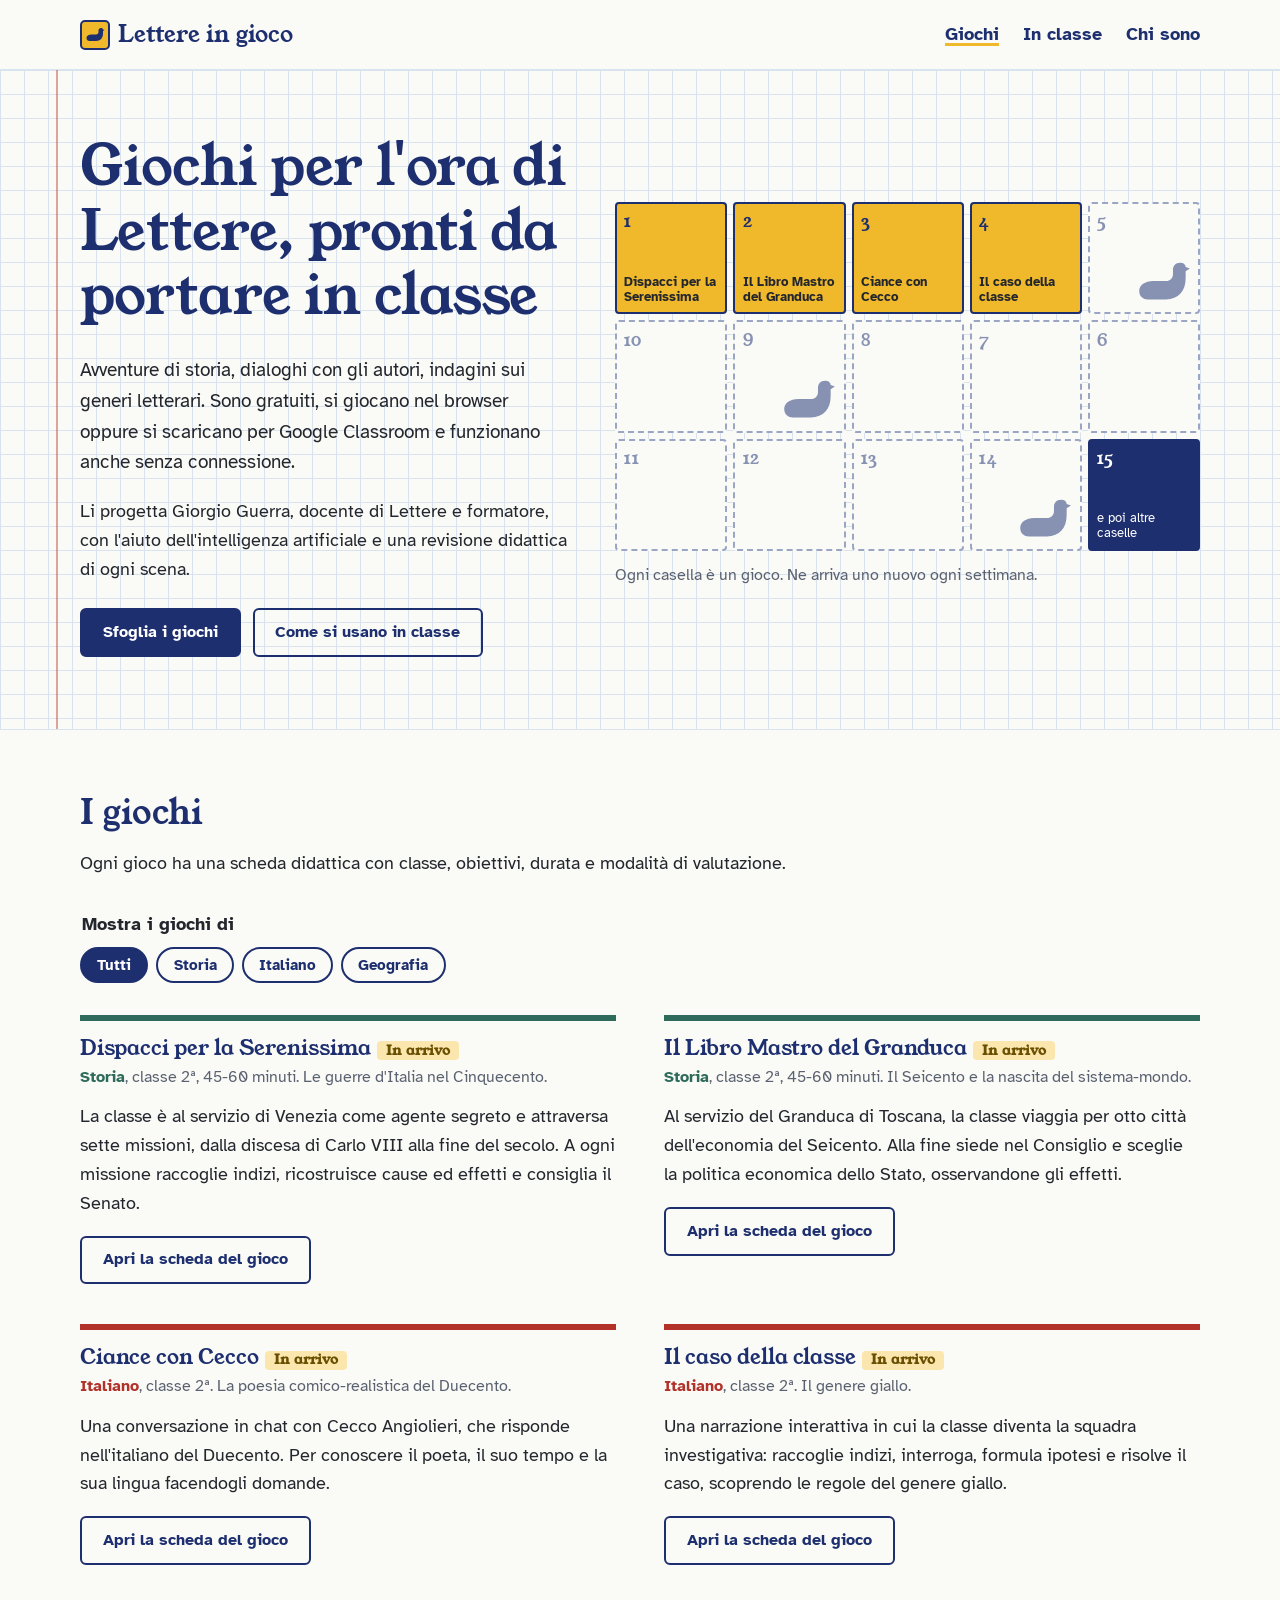
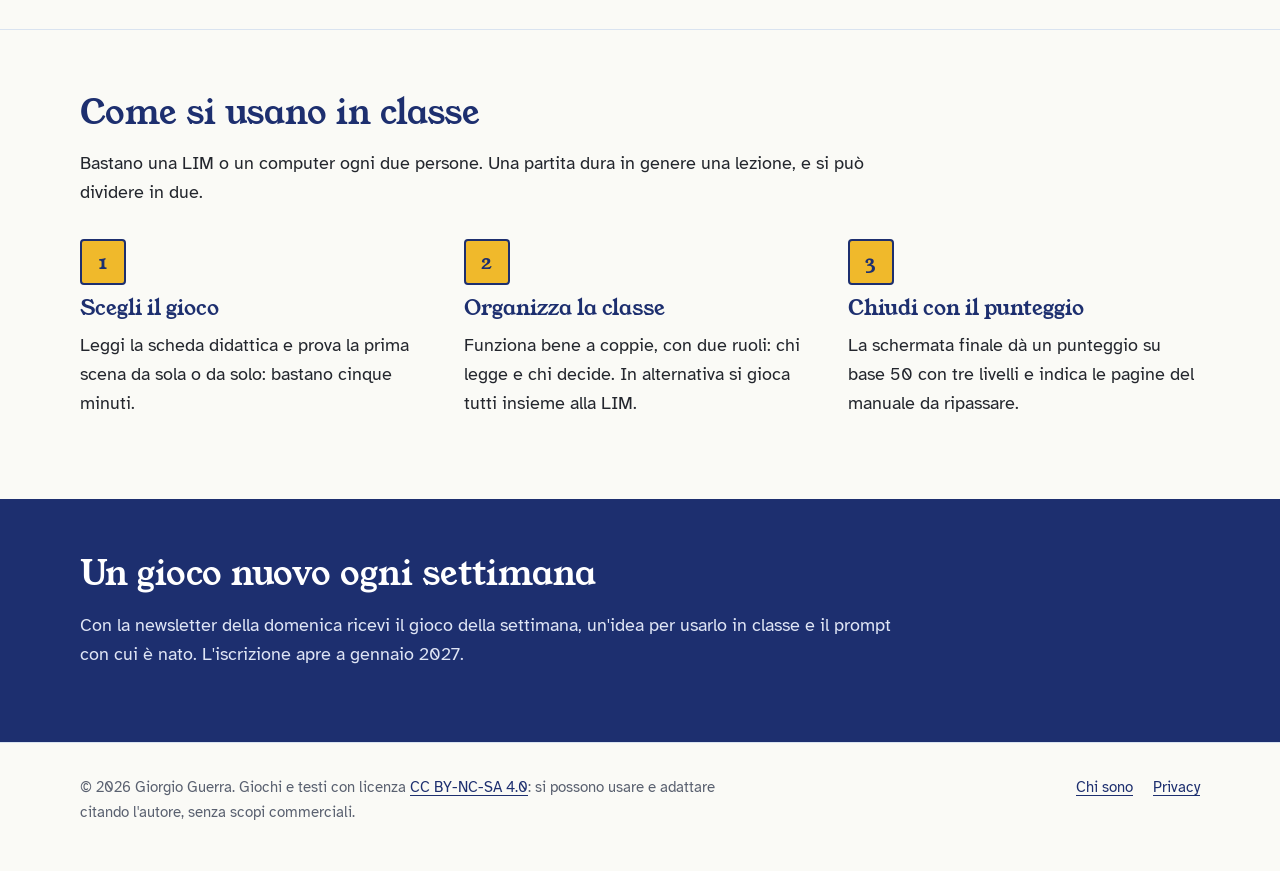
==== index.html @ 4f52bdf9 "Prima versione del sito Lettere in gioco Home con tabellone e catalogo, schede dei quattro giochi, C" ====
<!doctype html>
<html lang="it">
<head>
<meta charset="utf-8">
<meta name="viewport" content="width=device-width, initial-scale=1">
<title>Lettere in gioco</title>
<meta name="description" content="Giochi didattici gratuiti per italiano, storia e geografia nella scuola secondaria di primo grado, pronti da usare in classe o su Google Classroom.">
<meta name="author" content="Giorgio Guerra">
<link rel="icon" href="assets/icona.svg" type="image/svg+xml">
<link rel="preload" href="assets/fonts/young-serif-latin-400-normal.woff2" as="font" type="font/woff2" crossorigin>
<link rel="stylesheet" href="assets/stile.css">
</head>
<body>
<a class="salta" href="#principale">Vai al contenuto</a>
<header class="testata">
  <div class="contenitore">
    <a class="marchio" href="index.html"><svg viewBox="0 0 30 30" aria-hidden="true"><rect x="1" y="1" width="28" height="28" rx="4" fill="#f0b92b" stroke="#1d2f6f" stroke-width="2"/><path fill="#1d2f6f" transform="translate(5 7) scale(0.5)" d="M3 22c0-4 4-7 10-7h9c3 0 5-2 5-5V7c0-3 2-5 5-5 2 0 4 1 4 3l3 1-3 2v5c0 9-5 15-14 15H9c-3 0-6-2-6-6z"/></svg>Lettere in gioco</a>
    <nav aria-label="Menu principale"><ul class="menu">
      <li><a href="index.html#giochi" aria-current="page">Giochi</a></li>
      <li><a href="index.html#in-classe">In classe</a></li>
      <li><a href="chi-sono/index.html">Chi sono</a></li>
    </ul></nav>
  </div>
</header>
<main id="principale">

<section class="apertura">
  <div class="contenitore">
    <div>
      <h1>Giochi per l'ora di Lettere, pronti da portare in classe</h1>
      <p class="sottotitolo">Avventure di storia, dialoghi con gli autori, indagini sui generi letterari. Sono gratuiti, si giocano nel browser oppure si scaricano per Google Classroom e funzionano anche senza connessione.</p>
      <p>Li progetta Giorgio Guerra, docente di Lettere e formatore, con l'aiuto dell'intelligenza artificiale e una revisione didattica di ogni scena.</p>
      <div class="azioni">
        <a class="pulsante" href="#giochi">Sfoglia i giochi</a>
        <a class="pulsante secondario" href="#in-classe">Come si usano in classe</a>
      </div>
    </div>
    <figure class="tabellone"><ol class="caselle" aria-label="I giochi pubblicati"><li class="casella gioco" style="--r:1;--c:1"><span class="numero">1</span><a href="giochi/dispacci-per-la-serenissima/index.html">Dispacci per la Serenissima</a></li><li class="casella gioco" style="--r:1;--c:2"><span class="numero">2</span><a href="giochi/il-libro-mastro-del-granduca/index.html">Il Libro Mastro del Granduca</a></li><li class="casella gioco" style="--r:1;--c:3"><span class="numero">3</span><a href="giochi/ciance-con-cecco/index.html">Ciance con Cecco</a></li><li class="casella gioco" style="--r:1;--c:4"><span class="numero">4</span><a href="giochi/il-caso-della-classe/index.html">Il caso della classe</a></li><li class="casella libera" style="--r:1;--c:5" aria-hidden="true"><span class="numero">5</span><svg class="oca" viewBox="0 0 40 32" aria-hidden="true"><path fill="currentColor" d="M3 22c0-4 4-7 10-7h9c3 0 5-2 5-5V7c0-3 2-5 5-5 2 0 4 1 4 3l3 1-3 2v5c0 9-5 15-14 15H9c-3 0-6-2-6-6z"/></svg></li><li class="casella libera" style="--r:2;--c:5" aria-hidden="true"><span class="numero">6</span></li><li class="casella libera" style="--r:2;--c:4" aria-hidden="true"><span class="numero">7</span></li><li class="casella libera" style="--r:2;--c:3" aria-hidden="true"><span class="numero">8</span></li><li class="casella libera" style="--r:2;--c:2" aria-hidden="true"><span class="numero">9</span><svg class="oca" viewBox="0 0 40 32" aria-hidden="true"><path fill="currentColor" d="M3 22c0-4 4-7 10-7h9c3 0 5-2 5-5V7c0-3 2-5 5-5 2 0 4 1 4 3l3 1-3 2v5c0 9-5 15-14 15H9c-3 0-6-2-6-6z"/></svg></li><li class="casella libera" style="--r:2;--c:1" aria-hidden="true"><span class="numero">10</span></li><li class="casella libera" style="--r:3;--c:1" aria-hidden="true"><span class="numero">11</span></li><li class="casella libera" style="--r:3;--c:2" aria-hidden="true"><span class="numero">12</span></li><li class="casella libera" style="--r:3;--c:3" aria-hidden="true"><span class="numero">13</span></li><li class="casella libera" style="--r:3;--c:4" aria-hidden="true"><span class="numero">14</span><svg class="oca" viewBox="0 0 40 32" aria-hidden="true"><path fill="currentColor" d="M3 22c0-4 4-7 10-7h9c3 0 5-2 5-5V7c0-3 2-5 5-5 2 0 4 1 4 3l3 1-3 2v5c0 9-5 15-14 15H9c-3 0-6-2-6-6z"/></svg></li><li class="casella arrivo" style="--r:3;--c:5"><span class="numero">15</span><span>e poi altre caselle</span></li></ol><figcaption>Ogni casella è un gioco. Ne arriva uno nuovo ogni settimana.</figcaption></figure>
  </div>
</section>

<section class="sezione" id="giochi" aria-labelledby="titolo-giochi">
  <div class="contenitore">
    <div class="intro">
      <h2 id="titolo-giochi">I giochi</h2>
      <p>Ogni gioco ha una scheda didattica con classe, obiettivi, durata e modalità di valutazione.</p>
    </div>
    <fieldset class="filtri">
      <legend>Mostra i giochi di</legend>
      <button type="button" class="filtro" aria-pressed="true" data-filtro="tutti">Tutti</button><button type="button" class="filtro" aria-pressed="false" data-filtro="Storia">Storia</button><button type="button" class="filtro" aria-pressed="false" data-filtro="Italiano">Italiano</button><button type="button" class="filtro" aria-pressed="false" data-filtro="Geografia">Geografia</button>
    </fieldset>
    <ul class="schede">
      <li class="scheda" data-disciplina="Storia">
  <h3><a href="giochi/dispacci-per-la-serenissima/index.html">Dispacci per la Serenissima</a><span class="stato">In arrivo</span></h3>
  <p class="dati"><span class="disciplina">Storia</span>, classe 2ª, 45-60 minuti. Le guerre d&#x27;Italia nel Cinquecento.</p>
  <p>La classe è al servizio di Venezia come agente segreto e attraversa sette missioni, dalla discesa di Carlo VIII alla fine del secolo. A ogni missione raccoglie indizi, ricostruisce cause ed effetti e consiglia il Senato.</p>
  <a class="pulsante secondario" href="giochi/dispacci-per-la-serenissima/index.html">Apri la scheda del gioco</a>
</li><li class="scheda" data-disciplina="Storia">
  <h3><a href="giochi/il-libro-mastro-del-granduca/index.html">Il Libro Mastro del Granduca</a><span class="stato">In arrivo</span></h3>
  <p class="dati"><span class="disciplina">Storia</span>, classe 2ª, 45-60 minuti. Il Seicento e la nascita del sistema-mondo.</p>
  <p>Al servizio del Granduca di Toscana, la classe viaggia per otto città dell&#x27;economia del Seicento. Alla fine siede nel Consiglio e sceglie la politica economica dello Stato, osservandone gli effetti.</p>
  <a class="pulsante secondario" href="giochi/il-libro-mastro-del-granduca/index.html">Apri la scheda del gioco</a>
</li><li class="scheda" data-disciplina="Italiano">
  <h3><a href="giochi/ciance-con-cecco/index.html">Ciance con Cecco</a><span class="stato">In arrivo</span></h3>
  <p class="dati"><span class="disciplina">Italiano</span>, classe 2ª. La poesia comico-realistica del Duecento.</p>
  <p>Una conversazione in chat con Cecco Angiolieri, che risponde nell&#x27;italiano del Duecento. Per conoscere il poeta, il suo tempo e la sua lingua facendogli domande.</p>
  <a class="pulsante secondario" href="giochi/ciance-con-cecco/index.html">Apri la scheda del gioco</a>
</li><li class="scheda" data-disciplina="Italiano">
  <h3><a href="giochi/il-caso-della-classe/index.html">Il caso della classe</a><span class="stato">In arrivo</span></h3>
  <p class="dati"><span class="disciplina">Italiano</span>, classe 2ª. Il genere giallo.</p>
  <p>Una narrazione interattiva in cui la classe diventa la squadra investigativa: raccoglie indizi, interroga, formula ipotesi e risolve il caso, scoprendo le regole del genere giallo.</p>
  <a class="pulsante secondario" href="giochi/il-caso-della-classe/index.html">Apri la scheda del gioco</a>
</li>
    </ul>
    <p class="vuoto" id="nessun-gioco" hidden>Il primo gioco di questa disciplina è in preparazione.</p>
  </div>
</section>

<section class="sezione" id="in-classe" aria-labelledby="titolo-classe">
  <div class="contenitore">
    <div class="intro">
      <h2 id="titolo-classe">Come si usano in classe</h2>
      <p>Bastano una LIM o un computer ogni due persone. Una partita dura in genere una lezione, e si può dividere in due.</p>
    </div>
    <ol class="passi">
      <li><h3>Scegli il gioco</h3><p>Leggi la scheda didattica e prova la prima scena da sola o da solo: bastano cinque minuti.</p></li>
      <li><h3>Organizza la classe</h3><p>Funziona bene a coppie, con due ruoli: chi legge e chi decide. In alternativa si gioca tutti insieme alla LIM.</p></li>
      <li><h3>Chiudi con il punteggio</h3><p>La schermata finale dà un punteggio su base 50 con tre livelli e indica le pagine del manuale da ripassare.</p></li>
    </ol>
  </div>
</section>

<section class="newsletter" aria-labelledby="titolo-newsletter">
  <div class="contenitore">
    <h2 id="titolo-newsletter">Un gioco nuovo ogni settimana</h2>
    <p>Con la newsletter della domenica ricevi il gioco della settimana, un'idea per usarlo in classe e il prompt con cui è nato. L'iscrizione apre a gennaio 2027.</p>
  </div>
</section>

<script>
(function () {
  var bottoni = document.querySelectorAll('.filtro');
  var schede = document.querySelectorAll('.scheda');
  var vuoto = document.getElementById('nessun-gioco');
  bottoni.forEach(function (b) {
    b.addEventListener('click', function () {
      var f = b.getAttribute('data-filtro'), visibili = 0;
      bottoni.forEach(function (x) { x.setAttribute('aria-pressed', String(x === b)); });
      schede.forEach(function (s) {
        var mostra = f === 'tutti' || s.getAttribute('data-disciplina') === f;
        s.hidden = !mostra; if (mostra) visibili++;
      });
      vuoto.hidden = visibili > 0;
    });
  });
})();
</script>

</main>
<footer class="piede">
  <div class="contenitore">
    <p>© 2026 Giorgio Guerra. Giochi e testi con licenza <a href="https://creativecommons.org/licenses/by-nc-sa/4.0/deed.it" target="_blank" rel="noopener">CC BY-NC-SA 4.0</a>: si possono usare e adattare citando l'autore, senza scopi commerciali.</p>
    <ul>
      <li><a href="chi-sono/index.html">Chi sono</a></li>
      <li><a href="privacy/index.html">Privacy</a></li>
    </ul>
  </div>
</footer>
</body>
</html>
---- assets/stile.css ----
/* Lettere in gioco — foglio di stile
   Carta da quaderno, inchiostro blu, matita gialla: il tabellone del gioco dell'oca è l'unico elemento vistoso. */

@font-face { font-family: "Young Serif"; src: url("fonts/young-serif-latin-400-normal.woff2") format("woff2"); font-weight: 400; font-style: normal; font-display: swap; }
@font-face { font-family: "Atkinson Hyperlegible"; src: url("fonts/atkinson-hyperlegible-latin-400-normal.woff2") format("woff2"); font-weight: 400; font-style: normal; font-display: swap; }
@font-face { font-family: "Atkinson Hyperlegible"; src: url("fonts/atkinson-hyperlegible-latin-400-italic.woff2") format("woff2"); font-weight: 400; font-style: italic; font-display: swap; }
@font-face { font-family: "Atkinson Hyperlegible"; src: url("fonts/atkinson-hyperlegible-latin-700-normal.woff2") format("woff2"); font-weight: 700; font-style: normal; font-display: swap; }
@font-face { font-family: "Atkinson Hyperlegible"; src: url("fonts/atkinson-hyperlegible-latin-700-italic.woff2") format("woff2"); font-weight: 700; font-style: italic; font-display: swap; }

:root {
  --carta: #fafaf6;
  --quadretti: #d9e3f0;
  --inchiostro: #1d2f6f;
  --testo: #23262d;
  --grigio: #5a6170;
  --matita: #f0b92b;
  --matita-chiara: #fbe7ae;
  --correzione: #c2372e;
  --storia: #2e6b5a;
  --italiano: #b2322a;
  --geografia: #2b62a8;
  --misura: 68ch;
  --serif: "Young Serif", Georgia, serif;
  --sans: "Atkinson Hyperlegible", system-ui, sans-serif;
}

* { box-sizing: border-box; }
html { -webkit-text-size-adjust: 100%; }
body {
  margin: 0;
  background: var(--carta);
  color: var(--testo);
  font-family: var(--sans);
  font-size: 1.125rem;
  line-height: 1.6;
}
img, svg { max-width: 100%; }
a { color: var(--inchiostro); text-underline-offset: 0.18em; }
a:hover { text-decoration-thickness: 2px; }
:focus-visible { outline: 3px solid var(--correzione); outline-offset: 3px; border-radius: 2px; }

h1, h2, h3 { font-family: var(--serif); font-weight: 400; color: var(--inchiostro); line-height: 1.15; margin: 0 0 0.5em; }
h1 { font-size: clamp(2.2rem, 5vw, 3.5rem); letter-spacing: -0.01em; }
h2 { font-size: clamp(1.6rem, 3vw, 2.1rem); }
h3 { font-size: 1.3rem; }
p { margin: 0 0 1em; max-width: var(--misura); }

.contenitore { width: min(1120px, 100% - 2rem); margin-inline: auto; }
.salta { position: absolute; left: -9999px; }
.salta:focus { left: 1rem; top: 1rem; background: var(--carta); padding: 0.5rem 1rem; z-index: 10; }

/* Testata */
.testata { border-bottom: 1px solid var(--quadretti); }
.testata .contenitore { display: flex; align-items: center; justify-content: space-between; gap: 1rem; padding-block: 1rem; flex-wrap: wrap; }
.marchio { font-family: var(--serif); font-size: 1.45rem; color: var(--inchiostro); text-decoration: none; display: inline-flex; align-items: center; gap: 0.5rem; }
.marchio svg { width: 30px; height: 30px; flex: none; }
.menu { display: flex; gap: 1.5rem; list-style: none; margin: 0; padding: 0; }
.menu a { text-decoration: none; font-weight: 700; }
.menu a[aria-current="page"] { text-decoration: underline; text-decoration-color: var(--matita); text-decoration-thickness: 3px; }

/* Apertura: foglio a quadretti con il margine rosso */
.apertura {
  background-color: var(--carta);
  background-image:
    linear-gradient(var(--quadretti) 1px, transparent 1px),
    linear-gradient(90deg, var(--quadretti) 1px, transparent 1px);
  background-size: 24px 24px;
  border-bottom: 1px solid var(--quadretti);
  position: relative;
}
.apertura::before { content: ""; position: absolute; top: 0; bottom: 0; left: max(1rem, calc((100% - 1120px) / 2 - 1.5rem)); border-left: 2px solid rgba(194, 55, 46, 0.45); }
.apertura .contenitore { display: grid; grid-template-columns: minmax(0, 5fr) minmax(0, 6fr); gap: 3rem; align-items: center; padding-block: 4rem 4.5rem; }
.apertura .sottotitolo { font-size: 1.2rem; }
.azioni { display: flex; flex-wrap: wrap; gap: 0.75rem; margin-top: 1.5rem; }

.pulsante { display: inline-block; font: 700 1rem/1.2 var(--sans); padding: 0.8rem 1.3rem; border-radius: 6px; border: 2px solid var(--inchiostro); background: var(--inchiostro); color: #fff; text-decoration: none; cursor: pointer; }
.pulsante:hover { background: #142256; }
.pulsante.secondario { background: transparent; color: var(--inchiostro); }
.pulsante.secondario:hover { background: rgba(29, 47, 111, 0.07); }
.pulsante[aria-disabled="true"] { background: transparent; border-color: #b9bfcc; color: var(--grigio); cursor: not-allowed; }

/* Il tabellone del gioco dell'oca */
.tabellone { margin: 0; }
.caselle { list-style: none; margin: 0; padding: 0; display: grid; grid-template-columns: repeat(5, 1fr); gap: 6px; }
.casella { grid-row: var(--r); grid-column: var(--c); aspect-ratio: 1; position: relative; border: 2px solid var(--inchiostro); border-radius: 4px; background: var(--carta); padding: 0.45rem; display: flex; flex-direction: column; justify-content: space-between; font-size: 0.8rem; line-height: 1.2; }
.casella .numero { font-family: var(--serif); font-size: 1.05rem; color: var(--inchiostro); }
.casella.libera { border-style: dashed; border-color: #9aa6c4; }
.casella.libera .numero { color: #8792b3; }
.casella.gioco { background: var(--matita); }
.casella.gioco a { color: var(--testo); text-decoration: none; font-weight: 700; }
.casella.gioco a::after { content: ""; position: absolute; inset: 0; }
.casella.gioco:hover { background: #f5c94e; }
.casella.gioco:focus-within { outline: 3px solid var(--correzione); outline-offset: 2px; }
.casella .oca { width: 60%; align-self: flex-end; color: #8792b3; }
.casella.arrivo { background: var(--inchiostro); border-color: var(--inchiostro); }
.casella.arrivo .numero, .casella.arrivo span { color: #fff; }
.tabellone figcaption { margin-top: 0.75rem; color: var(--grigio); font-size: 1rem; }

/* Sezioni */
.sezione { padding-block: 4rem; }
.sezione + .sezione { border-top: 1px solid var(--quadretti); }
.intro { margin-bottom: 2rem; }

/* Catalogo */
.filtri { display: flex; flex-wrap: wrap; gap: 0.5rem; margin: 0 0 2rem; padding: 0; border: 0; }
.filtri legend { font-weight: 700; margin-bottom: 0.5rem; width: 100%; }
.filtro { font: 700 0.95rem var(--sans); padding: 0.45rem 0.95rem; border-radius: 999px; border: 2px solid var(--inchiostro); background: transparent; color: var(--inchiostro); cursor: pointer; }
.filtro[aria-pressed="true"] { background: var(--inchiostro); color: #fff; }
.schede { list-style: none; margin: 0; padding: 0; display: grid; grid-template-columns: repeat(2, minmax(0, 1fr)); gap: 2.5rem 3rem; }
.scheda { border-top: 6px solid var(--colore, var(--inchiostro)); padding-top: 1rem; }
.scheda[data-disciplina="Storia"] { --colore: var(--storia); }
.scheda[data-disciplina="Italiano"] { --colore: var(--italiano); }
.scheda[data-disciplina="Geografia"] { --colore: var(--geografia); }
.scheda h3 { margin-bottom: 0.25rem; }
.scheda h3 a { text-decoration: none; }
.scheda h3 a:hover { text-decoration: underline; }
.dati { color: var(--grigio); font-size: 1rem; margin-bottom: 0.75rem; }
.disciplina { color: var(--colore); font-weight: 700; }
.stato { display: inline-block; font-size: 0.85rem; font-weight: 700; padding: 0.1rem 0.55rem; border-radius: 4px; background: var(--matita-chiara); color: #6b4f00; margin-left: 0.4rem; }
.vuoto { color: var(--grigio); font-style: italic; }

/* Passi */
.passi { list-style: none; counter-reset: passo; margin: 0; padding: 0; display: grid; grid-template-columns: repeat(3, minmax(0, 1fr)); gap: 2rem; }
.passi li { counter-increment: passo; }
.passi li::before { content: counter(passo); display: grid; place-items: center; width: 2.6rem; height: 2.6rem; border: 2px solid var(--inchiostro); border-radius: 4px; font-family: var(--serif); font-size: 1.25rem; color: var(--inchiostro); background: var(--matita); margin-bottom: 0.75rem; }

/* Newsletter */
.newsletter { background: var(--inchiostro); color: #fff; }
.newsletter h2 { color: #fff; }
.newsletter p { color: #dfe5f5; }
.newsletter .contenitore { padding-block: 3.5rem; }

/* Pagine interne */
.pagina { padding-block: 3rem 4rem; }
.pagina .contenuto { max-width: 46rem; }
.briciole { font-size: 1rem; margin-bottom: 1.5rem; }
.scheda-didattica { display: grid; grid-template-columns: 11rem 1fr; gap: 0.6rem 1.5rem; margin: 1.5rem 0 2.5rem; padding: 1.5rem 0; border-block: 1px solid var(--quadretti); }
.scheda-didattica dt { font-weight: 700; color: var(--inchiostro); }
.scheda-didattica dd { margin: 0; }
.scheda-didattica ul { margin: 0; padding-left: 1.2rem; }
.nota { color: var(--grigio); font-size: 1rem; }

/* Piede */
.piede { border-top: 1px solid var(--quadretti); padding-block: 2rem; font-size: 0.95rem; color: var(--grigio); }
.piede .contenitore { display: flex; flex-wrap: wrap; justify-content: space-between; gap: 1rem; }
.piede ul { list-style: none; display: flex; gap: 1.25rem; margin: 0; padding: 0; }

@media (max-width: 820px) {
  .apertura .contenitore { grid-template-columns: 1fr; padding-block: 2.5rem 3rem; gap: 2rem; }
  .apertura::before { display: none; }
  .schede, .passi { grid-template-columns: 1fr; }
  .scheda-didattica { grid-template-columns: 1fr; gap: 0.2rem; }
  .scheda-didattica dd { margin-bottom: 0.8rem; }
}
@media (max-width: 480px) {
  .caselle { grid-template-columns: repeat(3, 1fr); }
  .casella { grid-row: auto; grid-column: auto; }
  .menu { gap: 1rem; }
}
@media (prefers-reduced-motion: reduce) { * { scroll-behavior: auto !important; } }

.pagina h2 { margin-top: 2.5rem; }
.pagina .azioni + .nota { margin-top: 0.75rem; }
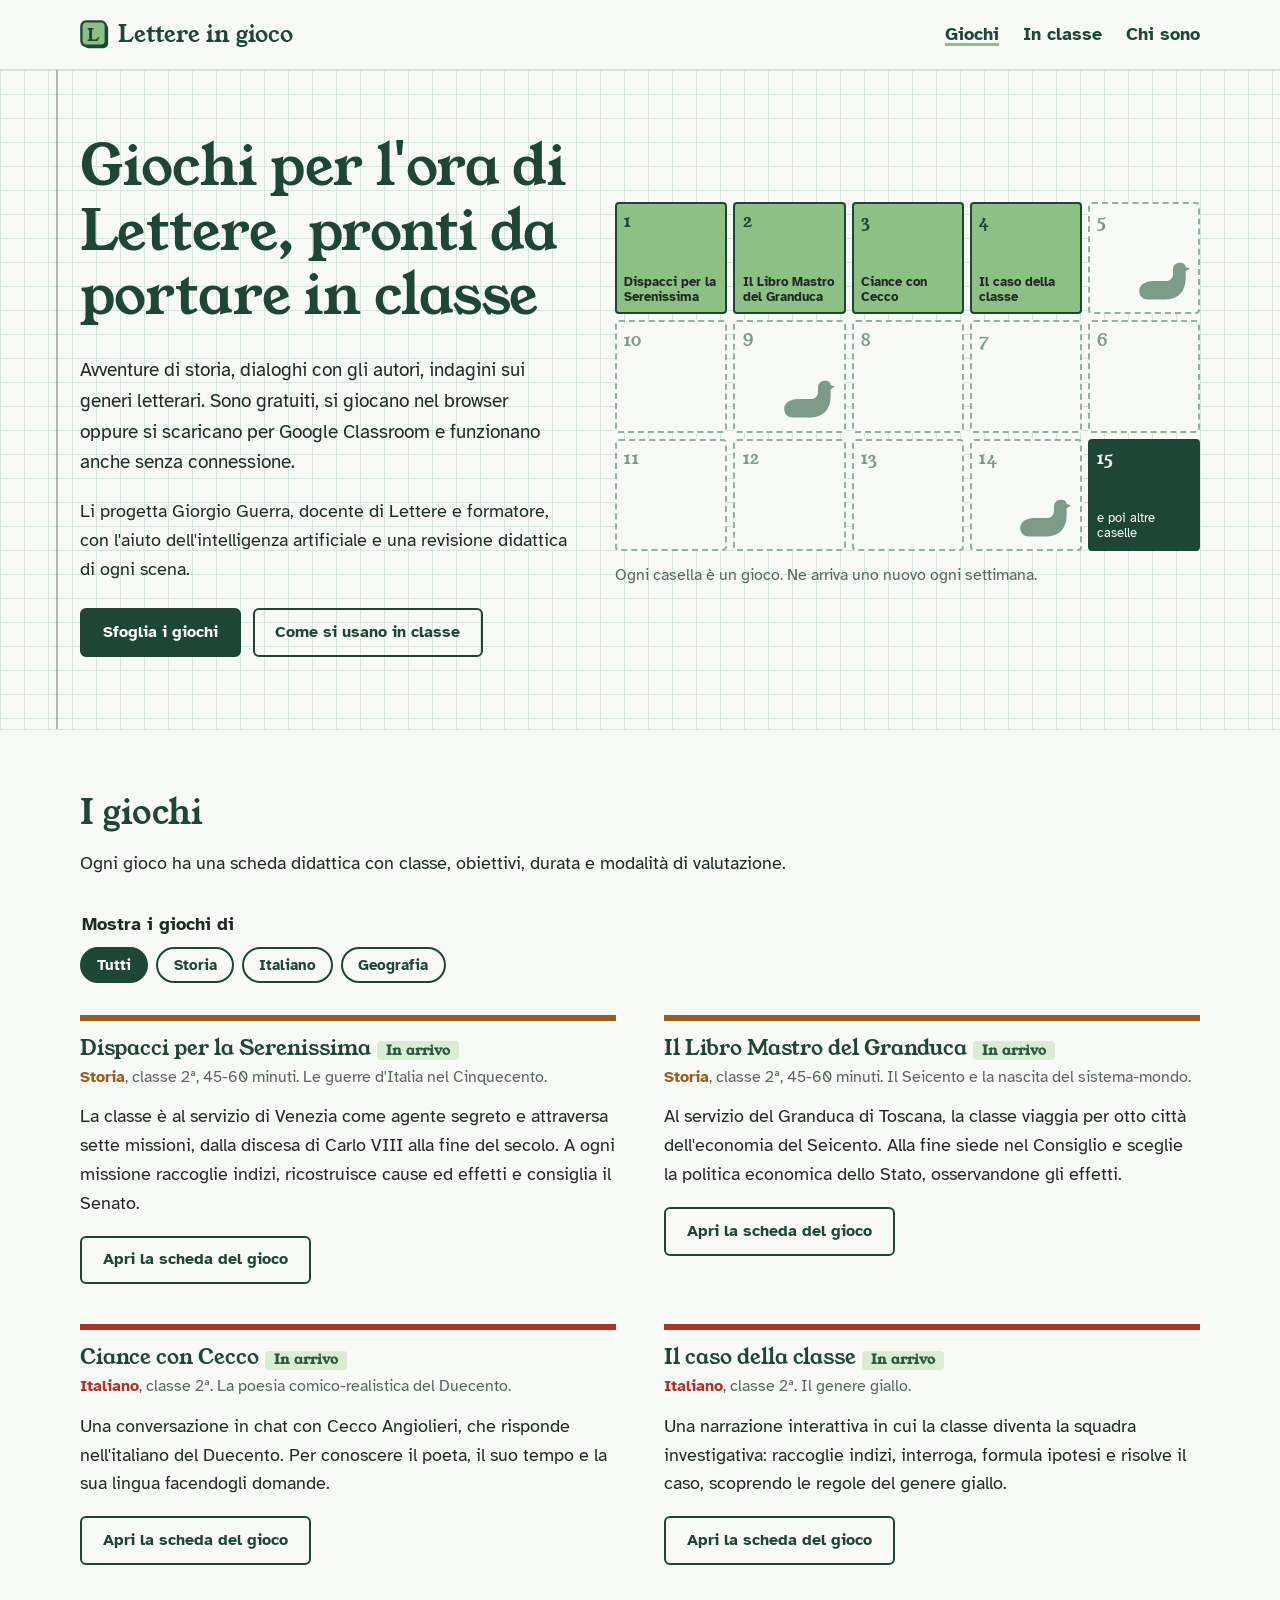
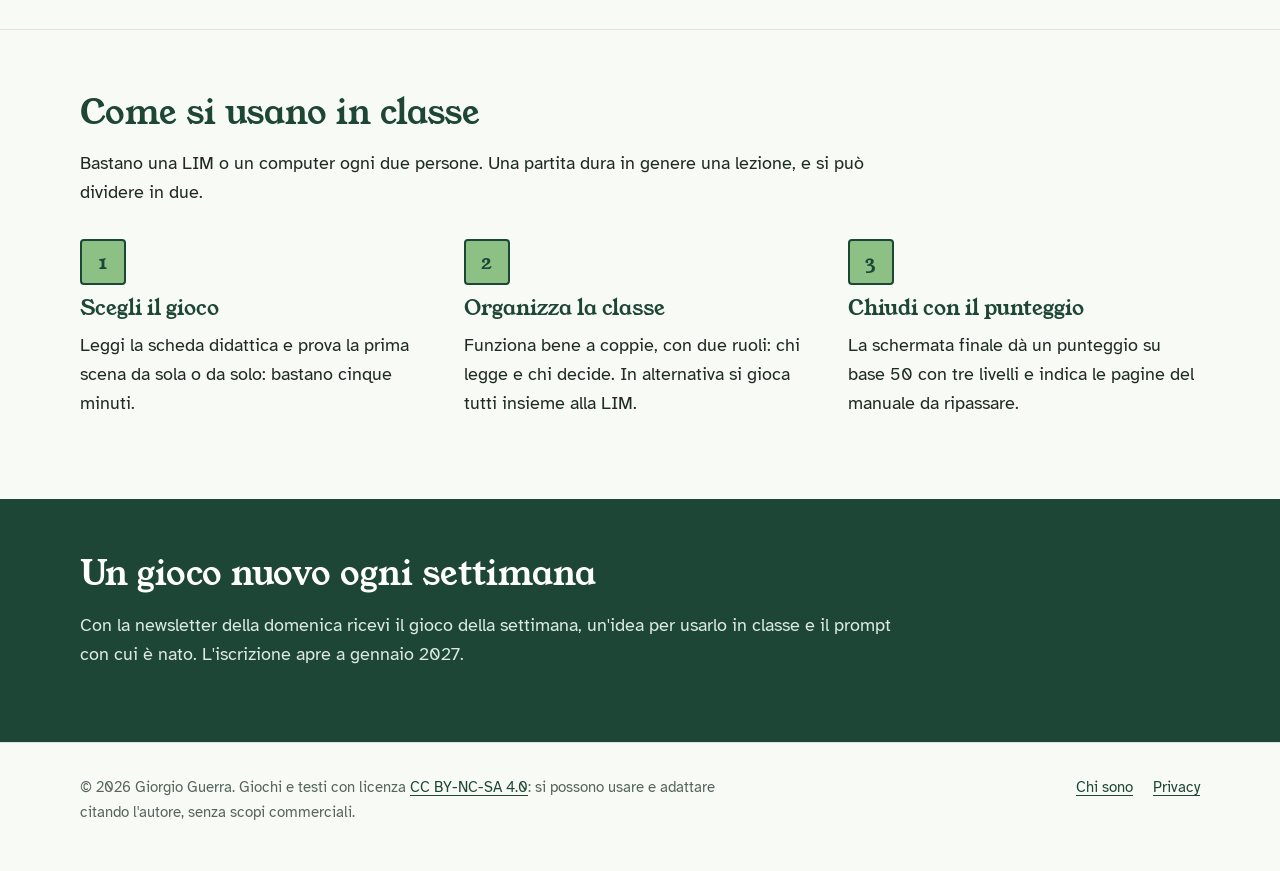
==== commit 6df0a09f: "Nuova gamma di verdi e marchio con la tessera L Allinea il sito all'immagine dei profili social.  Co" ====
--- a/index.html
+++ b/index.html
@@ -14,7 +14,7 @@
 <a class="salta" href="#principale">Vai al contenuto</a>
 <header class="testata">
   <div class="contenitore">
-    <a class="marchio" href="index.html"><svg viewBox="0 0 30 30" aria-hidden="true"><rect x="1" y="1" width="28" height="28" rx="4" fill="#f0b92b" stroke="#1d2f6f" stroke-width="2"/><path fill="#1d2f6f" transform="translate(5 7) scale(0.5)" d="M3 22c0-4 4-7 10-7h9c3 0 5-2 5-5V7c0-3 2-5 5-5 2 0 4 1 4 3l3 1-3 2v5c0 9-5 15-14 15H9c-3 0-6-2-6-6z"/></svg>Lettere in gioco</a>
+    <a class="marchio" href="index.html"><svg viewBox="0 0 32 32" aria-hidden="true"><rect x="4" y="4" width="26" height="26" rx="5" fill="#1e4636"/><rect x="1.5" y="1.5" width="26" height="26" rx="5" fill="#8cc084" stroke="#1e4636" stroke-width="2.5"/><text x="14.5" y="22.5" text-anchor="middle" font-family="Young Serif, Georgia, serif" font-size="19" fill="#1e4636">L</text></svg>Lettere in gioco</a>
     <nav aria-label="Menu principale"><ul class="menu">
       <li><a href="index.html#giochi" aria-current="page">Giochi</a></li>
       <li><a href="index.html#in-classe">In classe</a></li>
--- a/assets/stile.css
+++ b/assets/stile.css
@@ -1,5 +1,5 @@
 /* Lettere in gioco — foglio di stile
-   Carta da quaderno, inchiostro blu, matita gialla: il tabellone del gioco dell'oca è l'unico elemento vistoso. */
+   Carta da quaderno e gamma di verdi: il tabellone del gioco dell'oca è l'unico elemento vistoso. */
 
 @font-face { font-family: "Young Serif"; src: url("fonts/young-serif-latin-400-normal.woff2") format("woff2"); font-weight: 400; font-style: normal; font-display: swap; }
 @font-face { font-family: "Atkinson Hyperlegible"; src: url("fonts/atkinson-hyperlegible-latin-400-normal.woff2") format("woff2"); font-weight: 400; font-style: normal; font-display: swap; }
@@ -8,15 +8,15 @@
 @font-face { font-family: "Atkinson Hyperlegible"; src: url("fonts/atkinson-hyperlegible-latin-700-italic.woff2") format("woff2"); font-weight: 700; font-style: italic; font-display: swap; }
 
 :root {
-  --carta: #fafaf6;
-  --quadretti: #d9e3f0;
-  --inchiostro: #1d2f6f;
-  --testo: #23262d;
-  --grigio: #5a6170;
-  --matita: #f0b92b;
-  --matita-chiara: #fbe7ae;
+  --carta: #f7faf5;
+  --quadretti: #d6e6d9;
+  --inchiostro: #1e4636;
+  --testo: #1f2a24;
+  --grigio: #56665c;
+  --matita: #8cc084;
+  --matita-chiara: #d9edd2;
   --correzione: #c2372e;
-  --storia: #2e6b5a;
+  --storia: #9a5b1e;
   --italiano: #b2322a;
   --geografia: #2b62a8;
   --misura: 68ch;
@@ -68,15 +68,15 @@
   border-bottom: 1px solid var(--quadretti);
   position: relative;
 }
-.apertura::before { content: ""; position: absolute; top: 0; bottom: 0; left: max(1rem, calc((100% - 1120px) / 2 - 1.5rem)); border-left: 2px solid rgba(194, 55, 46, 0.45); }
+.apertura::before { content: ""; position: absolute; top: 0; bottom: 0; left: max(1rem, calc((100% - 1120px) / 2 - 1.5rem)); border-left: 2px solid rgba(30, 70, 54, 0.35); }
 .apertura .contenitore { display: grid; grid-template-columns: minmax(0, 5fr) minmax(0, 6fr); gap: 3rem; align-items: center; padding-block: 4rem 4.5rem; }
 .apertura .sottotitolo { font-size: 1.2rem; }
 .azioni { display: flex; flex-wrap: wrap; gap: 0.75rem; margin-top: 1.5rem; }
 
 .pulsante { display: inline-block; font: 700 1rem/1.2 var(--sans); padding: 0.8rem 1.3rem; border-radius: 6px; border: 2px solid var(--inchiostro); background: var(--inchiostro); color: #fff; text-decoration: none; cursor: pointer; }
-.pulsante:hover { background: #142256; }
+.pulsante:hover { background: #163528; }
 .pulsante.secondario { background: transparent; color: var(--inchiostro); }
-.pulsante.secondario:hover { background: rgba(29, 47, 111, 0.07); }
+.pulsante.secondario:hover { background: rgba(30, 70, 54, 0.07); }
 .pulsante[aria-disabled="true"] { background: transparent; border-color: #b9bfcc; color: var(--grigio); cursor: not-allowed; }
 
 /* Il tabellone del gioco dell'oca */
@@ -84,14 +84,14 @@
 .caselle { list-style: none; margin: 0; padding: 0; display: grid; grid-template-columns: repeat(5, 1fr); gap: 6px; }
 .casella { grid-row: var(--r); grid-column: var(--c); aspect-ratio: 1; position: relative; border: 2px solid var(--inchiostro); border-radius: 4px; background: var(--carta); padding: 0.45rem; display: flex; flex-direction: column; justify-content: space-between; font-size: 0.8rem; line-height: 1.2; }
 .casella .numero { font-family: var(--serif); font-size: 1.05rem; color: var(--inchiostro); }
-.casella.libera { border-style: dashed; border-color: #9aa6c4; }
-.casella.libera .numero { color: #8792b3; }
+.casella.libera { border-style: dashed; border-color: #93b19c; }
+.casella.libera .numero { color: #7d9c87; }
 .casella.gioco { background: var(--matita); }
 .casella.gioco a { color: var(--testo); text-decoration: none; font-weight: 700; }
 .casella.gioco a::after { content: ""; position: absolute; inset: 0; }
-.casella.gioco:hover { background: #f5c94e; }
+.casella.gioco:hover { background: #9fcf97; }
 .casella.gioco:focus-within { outline: 3px solid var(--correzione); outline-offset: 2px; }
-.casella .oca { width: 60%; align-self: flex-end; color: #8792b3; }
+.casella .oca { width: 60%; align-self: flex-end; color: #7d9c87; }
 .casella.arrivo { background: var(--inchiostro); border-color: var(--inchiostro); }
 .casella.arrivo .numero, .casella.arrivo span { color: #fff; }
 .tabellone figcaption { margin-top: 0.75rem; color: var(--grigio); font-size: 1rem; }
@@ -116,7 +116,7 @@
 .scheda h3 a:hover { text-decoration: underline; }
 .dati { color: var(--grigio); font-size: 1rem; margin-bottom: 0.75rem; }
 .disciplina { color: var(--colore); font-weight: 700; }
-.stato { display: inline-block; font-size: 0.85rem; font-weight: 700; padding: 0.1rem 0.55rem; border-radius: 4px; background: var(--matita-chiara); color: #6b4f00; margin-left: 0.4rem; }
+.stato { display: inline-block; font-size: 0.85rem; font-weight: 700; padding: 0.1rem 0.55rem; border-radius: 4px; background: var(--matita-chiara); color: #2c5a3c; margin-left: 0.4rem; }
 .vuoto { color: var(--grigio); font-style: italic; }
 
 /* Passi */
@@ -127,7 +127,7 @@
 /* Newsletter */
 .newsletter { background: var(--inchiostro); color: #fff; }
 .newsletter h2 { color: #fff; }
-.newsletter p { color: #dfe5f5; }
+.newsletter p { color: #dcebe1; }
 .newsletter .contenitore { padding-block: 3.5rem; }
 
 /* Pagine interne */
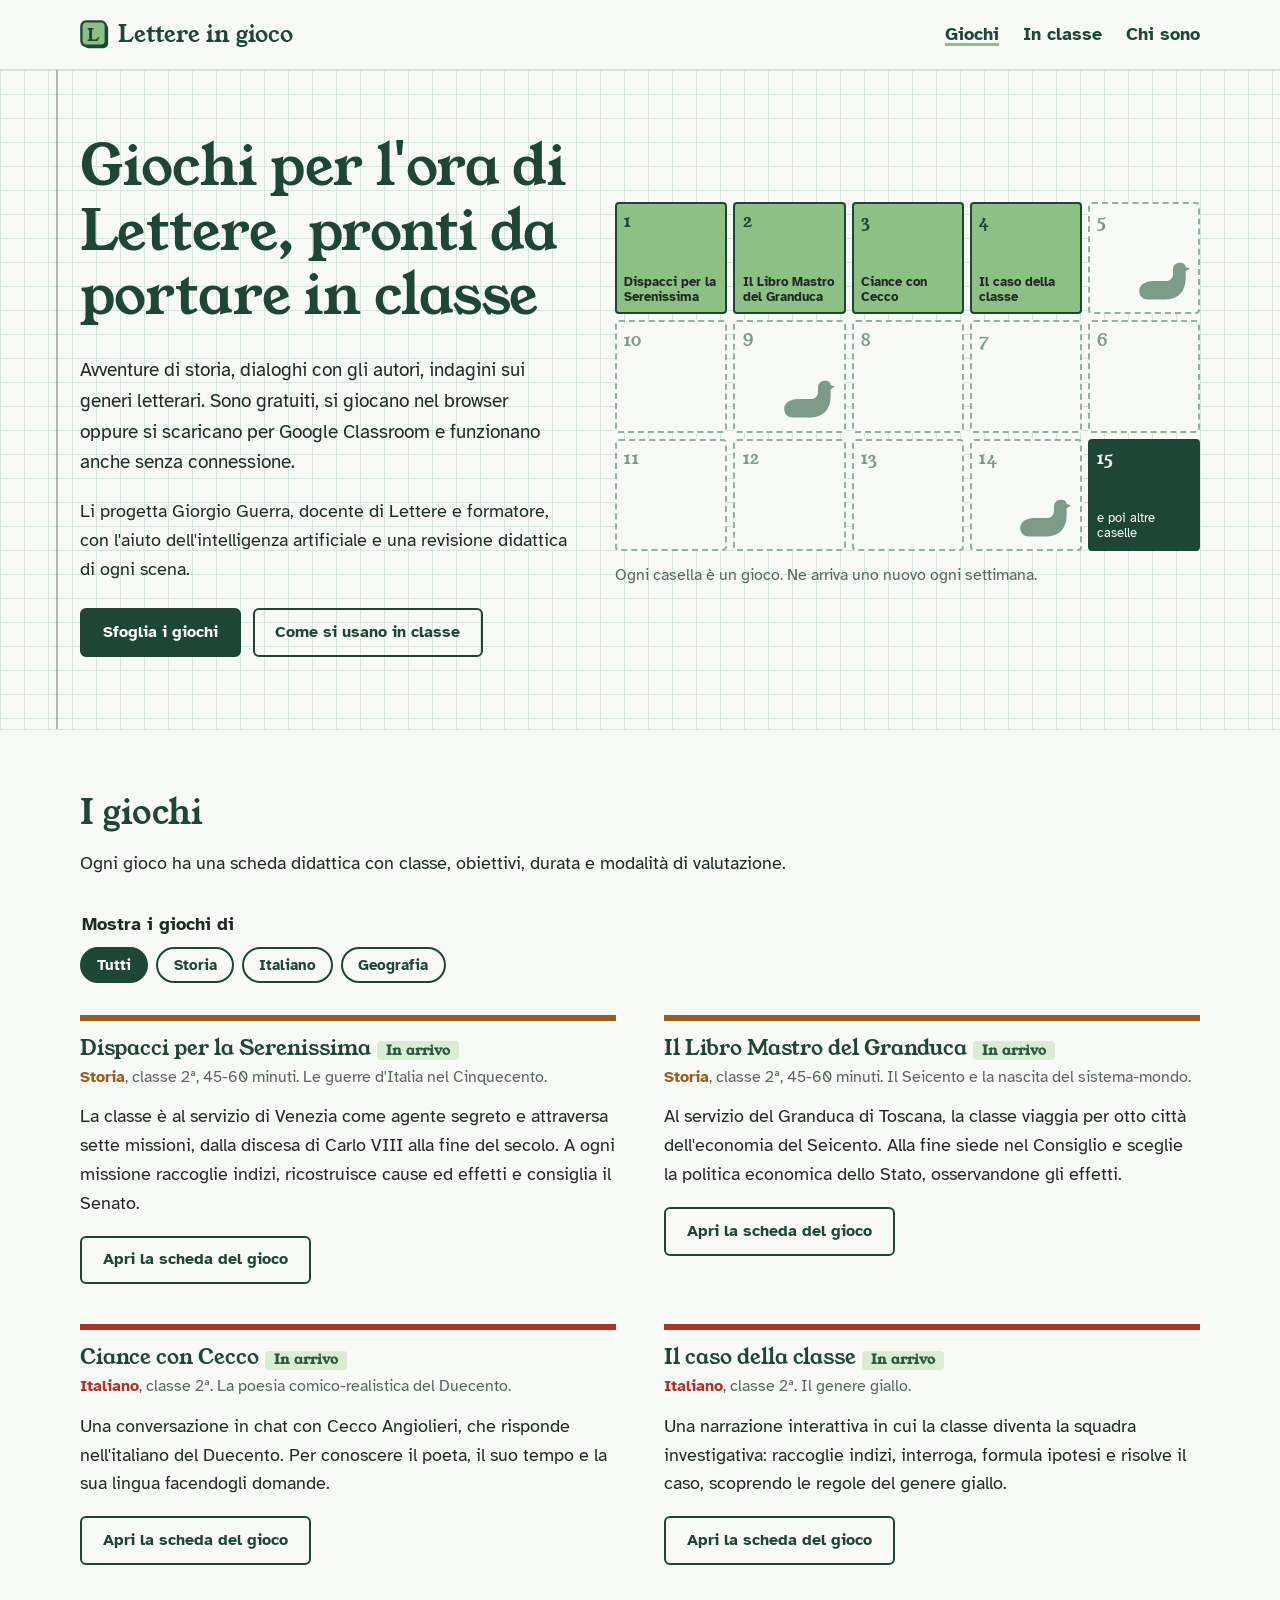
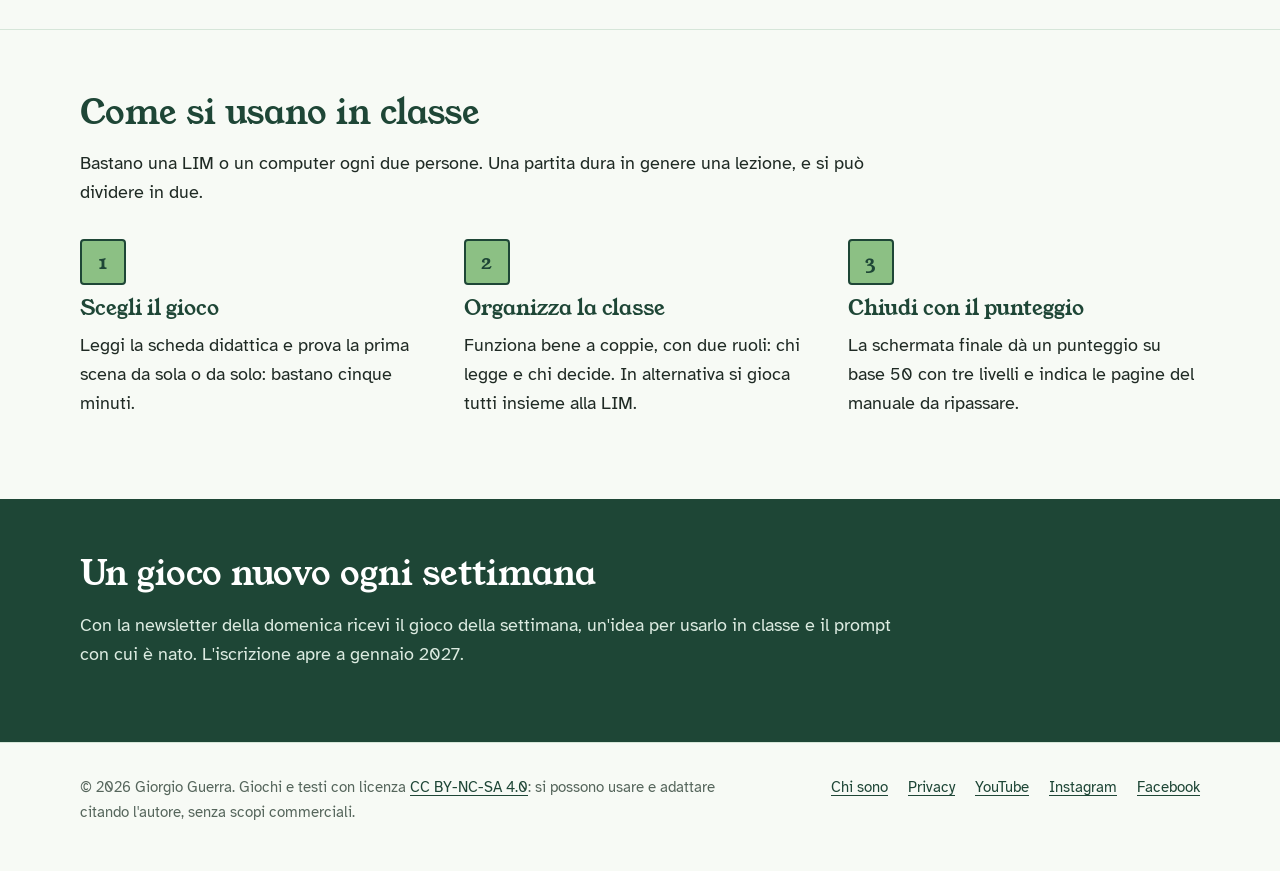
==== commit d0afe3cc: "Aggiunge i link a YouTube, Instagram e Facebook Co-Authored-By: Claude Opus 5.5 <noreply@anthropic.c" ====
--- a/index.html
+++ b/index.html
@@ -123,6 +123,9 @@
     <ul>
       <li><a href="chi-sono/index.html">Chi sono</a></li>
       <li><a href="privacy/index.html">Privacy</a></li>
+      <li><a href="https://www.youtube.com/@lettereingioco" target="_blank" rel="noopener">YouTube</a></li>
+      <li><a href="https://www.instagram.com/lettereingioco/" target="_blank" rel="noopener">Instagram</a></li>
+      <li><a href="https://www.facebook.com/lettereingioco" target="_blank" rel="noopener">Facebook</a></li>
     </ul>
   </div>
 </footer>
--- a/assets/stile.css
+++ b/assets/stile.css
@@ -143,7 +143,7 @@
 /* Piede */
 .piede { border-top: 1px solid var(--quadretti); padding-block: 2rem; font-size: 0.95rem; color: var(--grigio); }
 .piede .contenitore { display: flex; flex-wrap: wrap; justify-content: space-between; gap: 1rem; }
-.piede ul { list-style: none; display: flex; gap: 1.25rem; margin: 0; padding: 0; }
+.piede ul { list-style: none; display: flex; flex-wrap: wrap; gap: 0.5rem 1.25rem; margin: 0; padding: 0; }
 
 @media (max-width: 820px) {
   .apertura .contenitore { grid-template-columns: 1fr; padding-block: 2.5rem 3rem; gap: 2rem; }
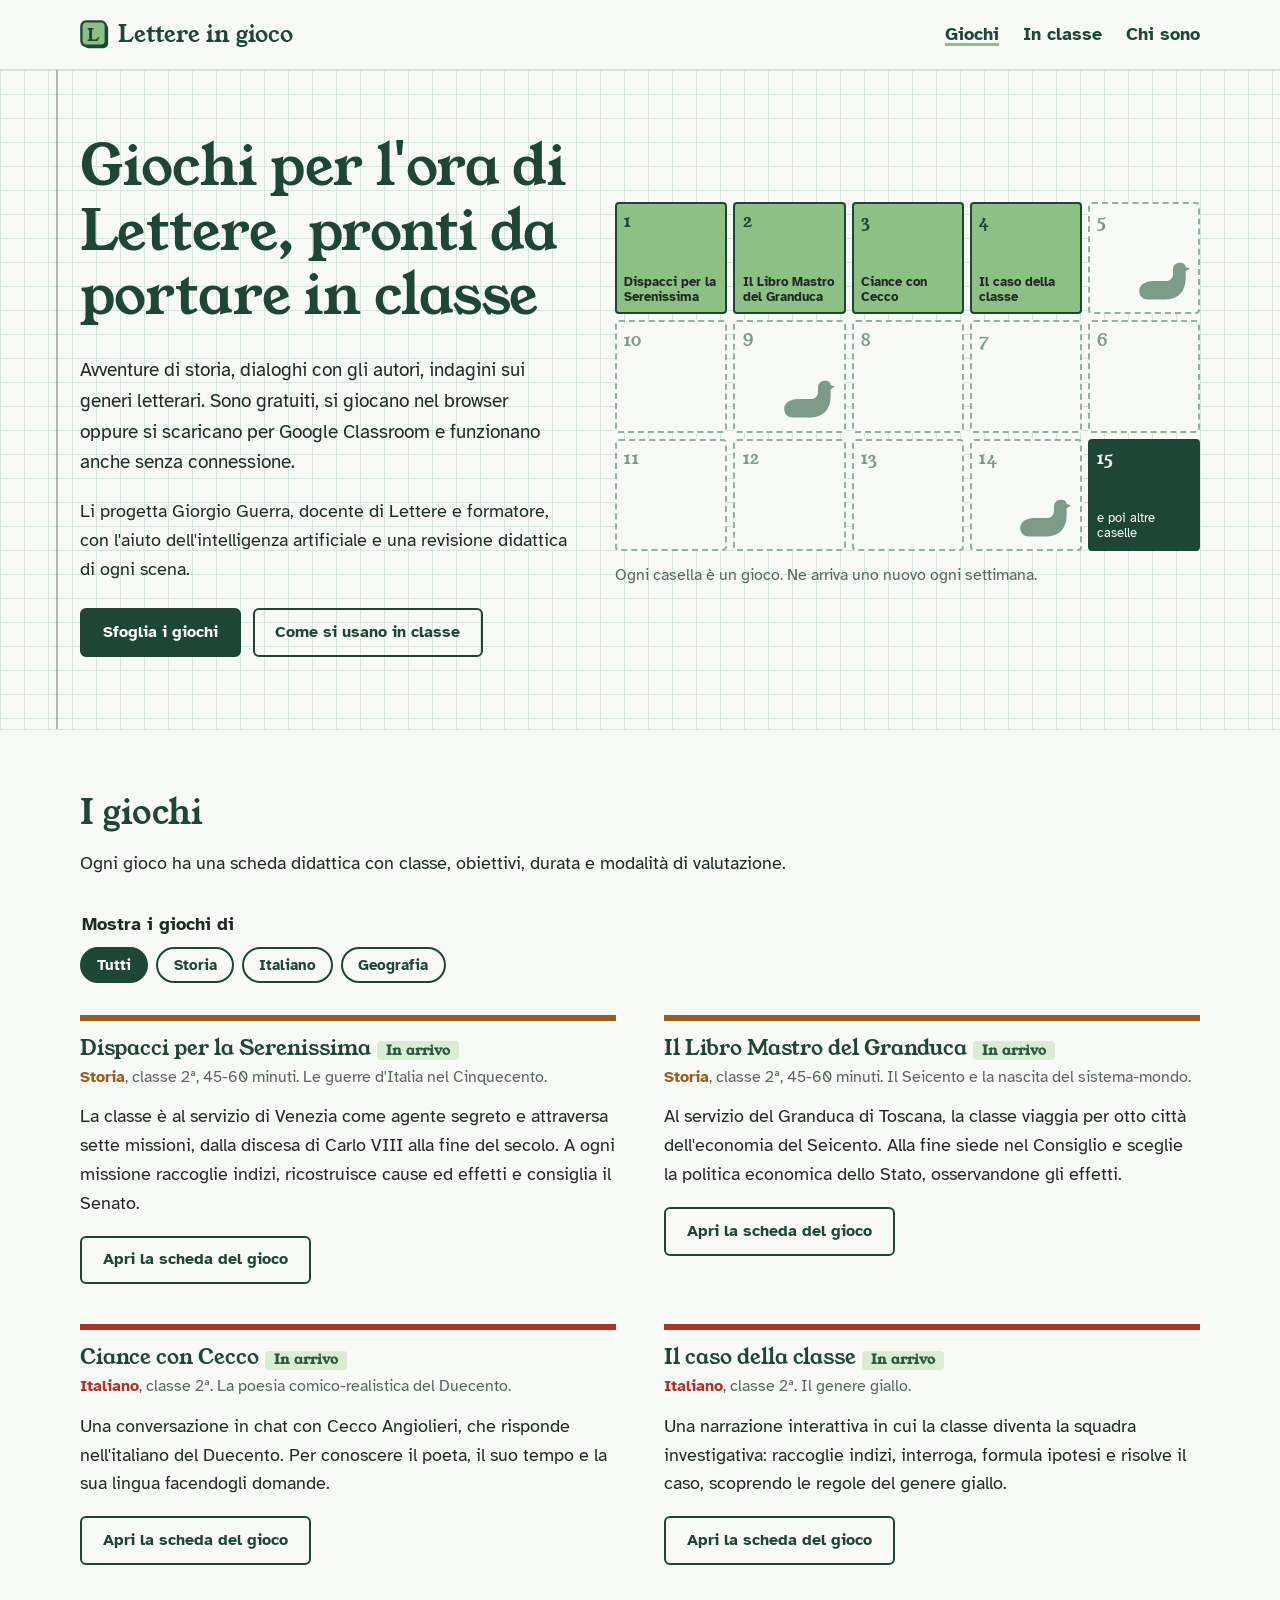
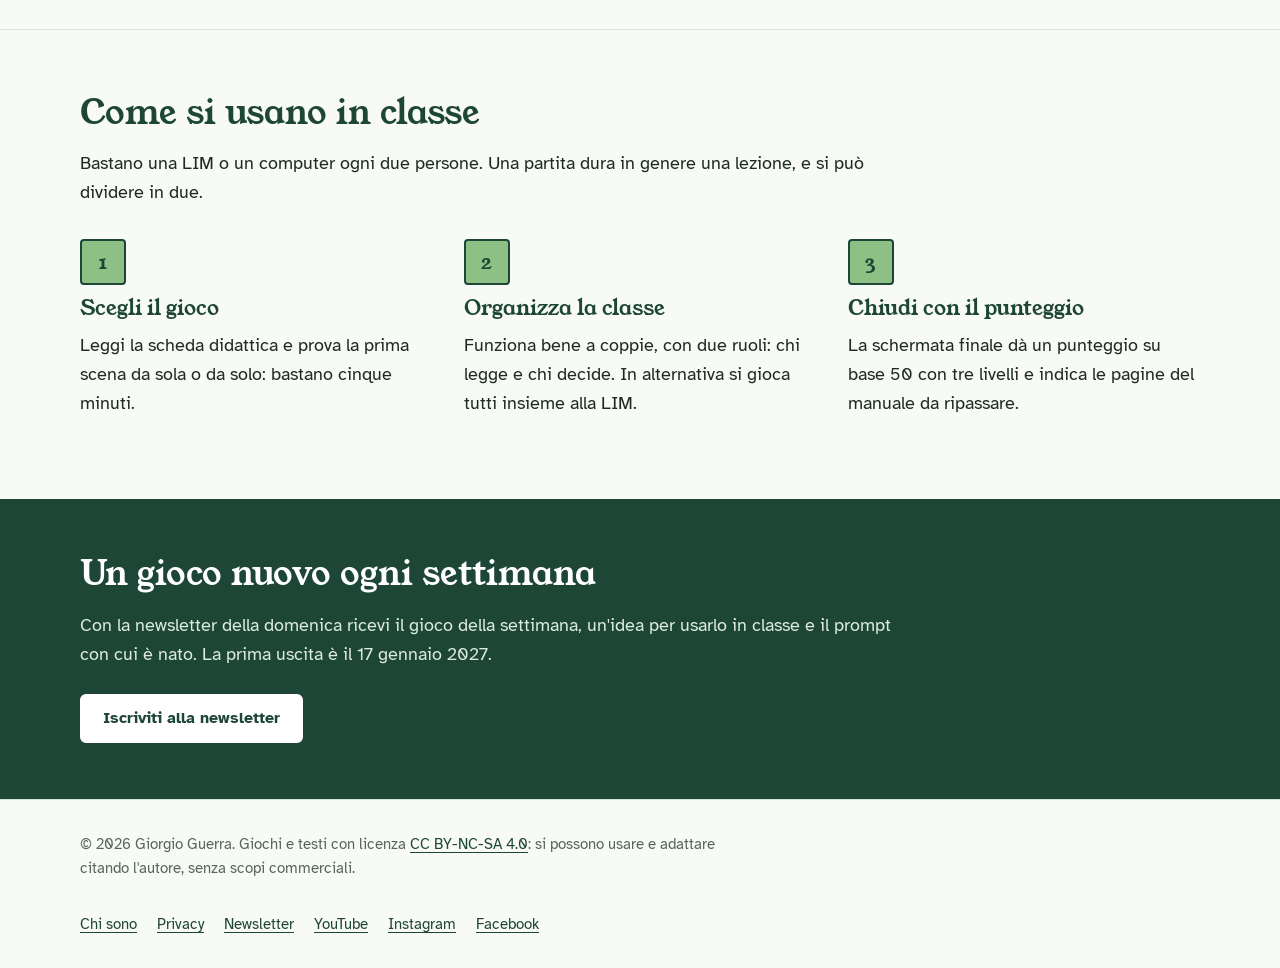
==== commit ea866ef2: "Collega la newsletter Substack e aggiorna la pagina Privacy Co-Authored-By: Claude Opus 5.5 <noreply" ====
--- a/index.html
+++ b/index.html
@@ -93,7 +93,8 @@
 <section class="newsletter" aria-labelledby="titolo-newsletter">
   <div class="contenitore">
     <h2 id="titolo-newsletter">Un gioco nuovo ogni settimana</h2>
-    <p>Con la newsletter della domenica ricevi il gioco della settimana, un'idea per usarlo in classe e il prompt con cui è nato. L'iscrizione apre a gennaio 2027.</p>
+    <p>Con la newsletter della domenica ricevi il gioco della settimana, un'idea per usarlo in classe e il prompt con cui è nato. La prima uscita è il 17 gennaio 2027.</p>
+    <a class="pulsante" href="https://lettereingioco.substack.com/subscribe" target="_blank" rel="noopener">Iscriviti alla newsletter</a>
   </div>
 </section>
 
@@ -123,6 +124,7 @@
     <ul>
       <li><a href="chi-sono/index.html">Chi sono</a></li>
       <li><a href="privacy/index.html">Privacy</a></li>
+      <li><a href="https://lettereingioco.substack.com/subscribe" target="_blank" rel="noopener">Newsletter</a></li>
       <li><a href="https://www.youtube.com/@lettereingioco" target="_blank" rel="noopener">YouTube</a></li>
       <li><a href="https://www.instagram.com/lettereingioco/" target="_blank" rel="noopener">Instagram</a></li>
       <li><a href="https://www.facebook.com/lettereingioco" target="_blank" rel="noopener">Facebook</a></li>
--- a/assets/stile.css
+++ b/assets/stile.css
@@ -161,3 +161,6 @@
 
 .pagina h2 { margin-top: 2.5rem; }
 .pagina .azioni + .nota { margin-top: 0.75rem; }
+
+.newsletter .pulsante { background: #fff; border-color: #fff; color: var(--inchiostro); margin-top: 0.5rem; }
+.newsletter .pulsante:hover { background: var(--matita-chiara); border-color: var(--matita-chiara); }
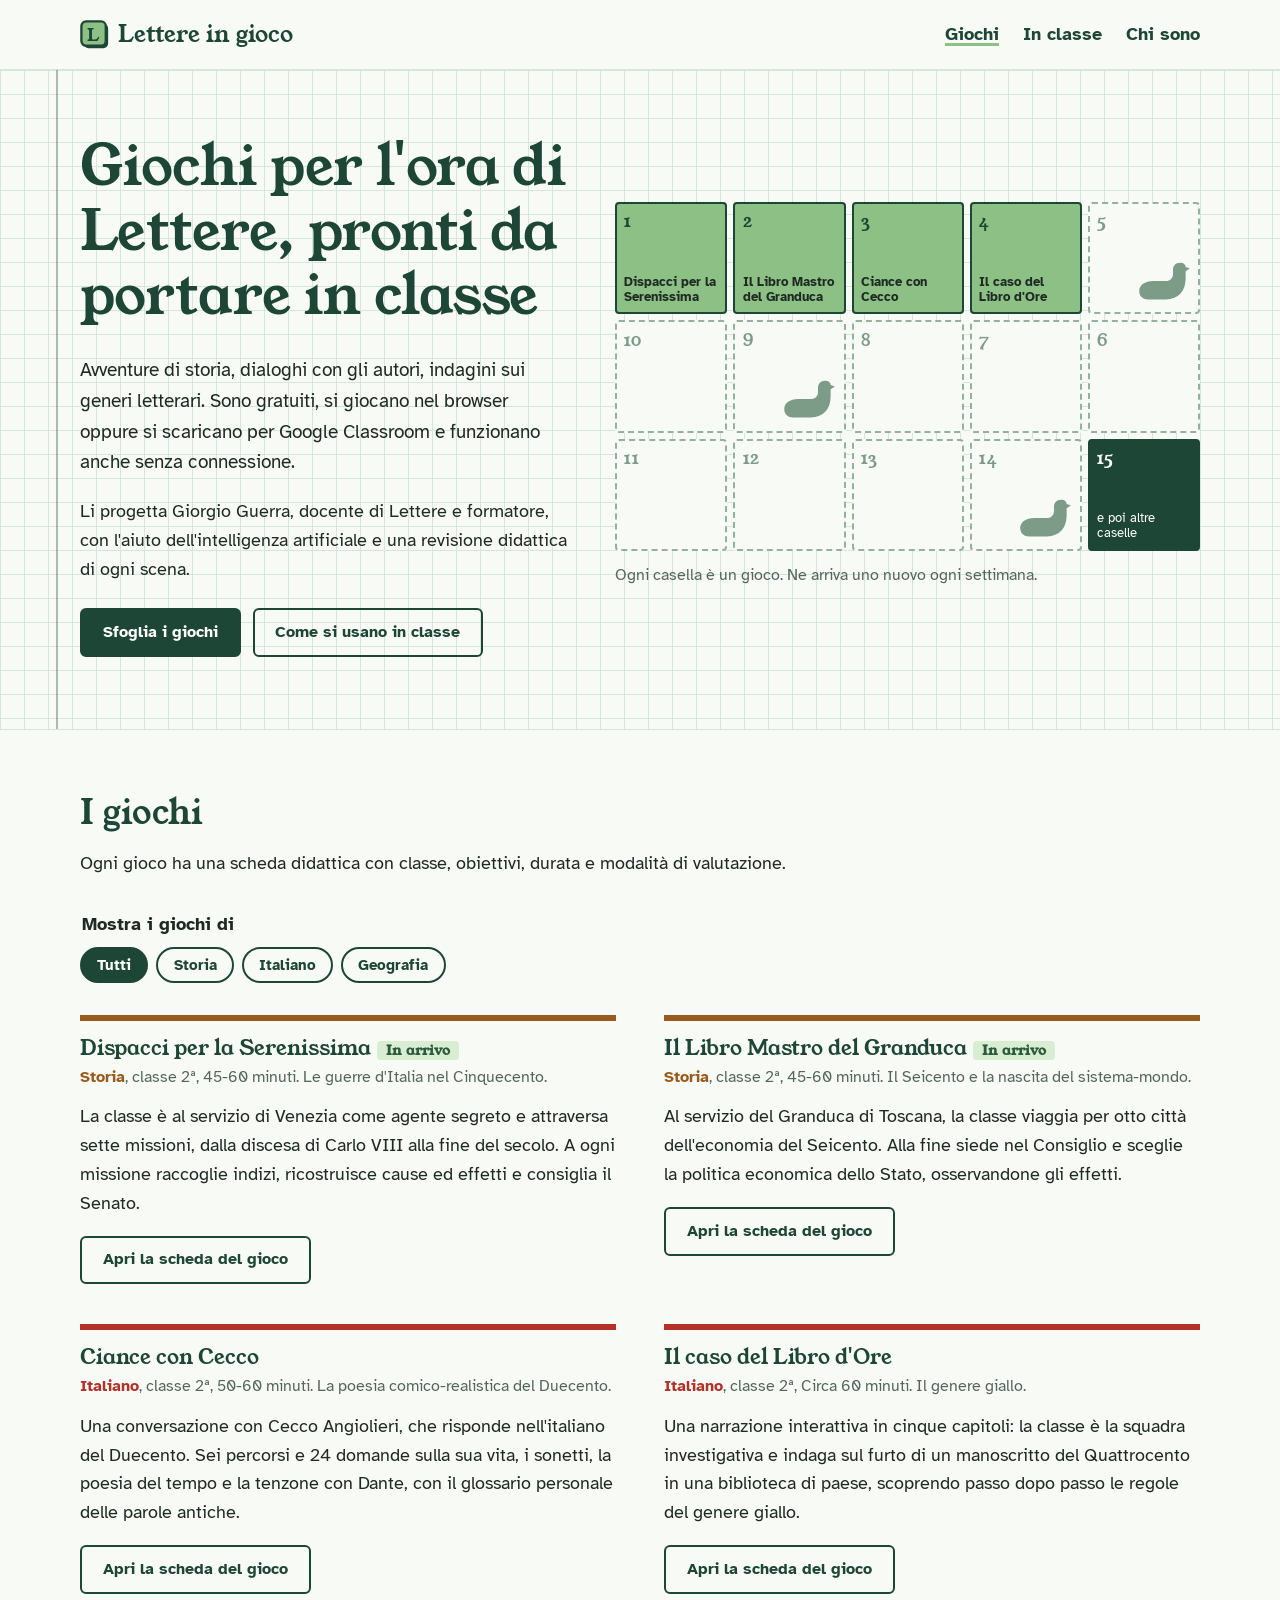
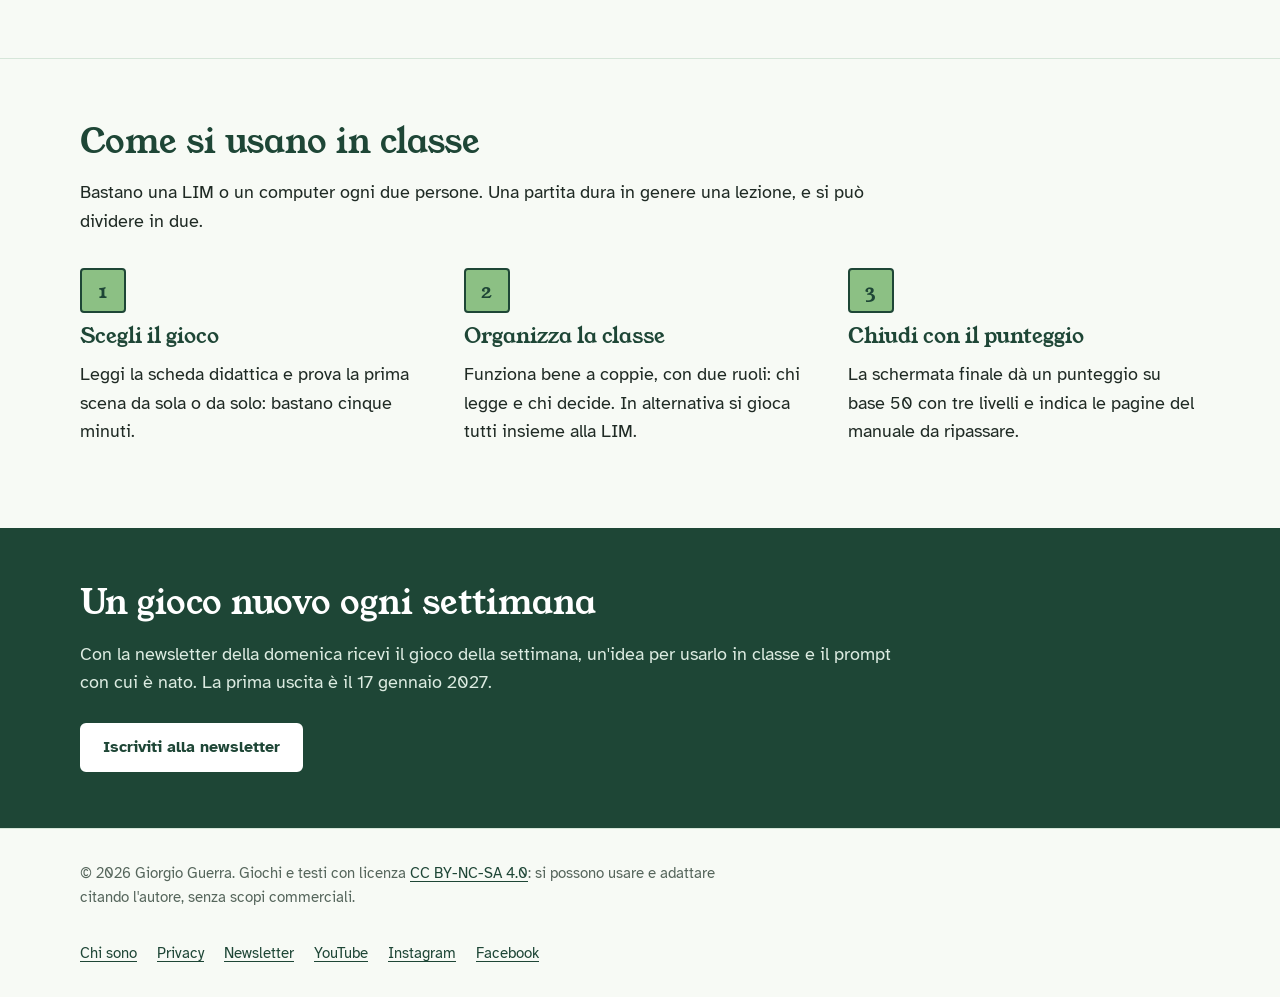
==== commit 4a10bd4e: "Pubblica Ciance con Cecco e Il caso del Libro d'Ore, firmati - firma.py: commento di licenza, meta a" ====
--- a/index.html
+++ b/index.html
@@ -35,7 +35,7 @@
         <a class="pulsante secondario" href="#in-classe">Come si usano in classe</a>
       </div>
     </div>
-    <figure class="tabellone"><ol class="caselle" aria-label="I giochi pubblicati"><li class="casella gioco" style="--r:1;--c:1"><span class="numero">1</span><a href="giochi/dispacci-per-la-serenissima/index.html">Dispacci per la Serenissima</a></li><li class="casella gioco" style="--r:1;--c:2"><span class="numero">2</span><a href="giochi/il-libro-mastro-del-granduca/index.html">Il Libro Mastro del Granduca</a></li><li class="casella gioco" style="--r:1;--c:3"><span class="numero">3</span><a href="giochi/ciance-con-cecco/index.html">Ciance con Cecco</a></li><li class="casella gioco" style="--r:1;--c:4"><span class="numero">4</span><a href="giochi/il-caso-della-classe/index.html">Il caso della classe</a></li><li class="casella libera" style="--r:1;--c:5" aria-hidden="true"><span class="numero">5</span><svg class="oca" viewBox="0 0 40 32" aria-hidden="true"><path fill="currentColor" d="M3 22c0-4 4-7 10-7h9c3 0 5-2 5-5V7c0-3 2-5 5-5 2 0 4 1 4 3l3 1-3 2v5c0 9-5 15-14 15H9c-3 0-6-2-6-6z"/></svg></li><li class="casella libera" style="--r:2;--c:5" aria-hidden="true"><span class="numero">6</span></li><li class="casella libera" style="--r:2;--c:4" aria-hidden="true"><span class="numero">7</span></li><li class="casella libera" style="--r:2;--c:3" aria-hidden="true"><span class="numero">8</span></li><li class="casella libera" style="--r:2;--c:2" aria-hidden="true"><span class="numero">9</span><svg class="oca" viewBox="0 0 40 32" aria-hidden="true"><path fill="currentColor" d="M3 22c0-4 4-7 10-7h9c3 0 5-2 5-5V7c0-3 2-5 5-5 2 0 4 1 4 3l3 1-3 2v5c0 9-5 15-14 15H9c-3 0-6-2-6-6z"/></svg></li><li class="casella libera" style="--r:2;--c:1" aria-hidden="true"><span class="numero">10</span></li><li class="casella libera" style="--r:3;--c:1" aria-hidden="true"><span class="numero">11</span></li><li class="casella libera" style="--r:3;--c:2" aria-hidden="true"><span class="numero">12</span></li><li class="casella libera" style="--r:3;--c:3" aria-hidden="true"><span class="numero">13</span></li><li class="casella libera" style="--r:3;--c:4" aria-hidden="true"><span class="numero">14</span><svg class="oca" viewBox="0 0 40 32" aria-hidden="true"><path fill="currentColor" d="M3 22c0-4 4-7 10-7h9c3 0 5-2 5-5V7c0-3 2-5 5-5 2 0 4 1 4 3l3 1-3 2v5c0 9-5 15-14 15H9c-3 0-6-2-6-6z"/></svg></li><li class="casella arrivo" style="--r:3;--c:5"><span class="numero">15</span><span>e poi altre caselle</span></li></ol><figcaption>Ogni casella è un gioco. Ne arriva uno nuovo ogni settimana.</figcaption></figure>
+    <figure class="tabellone"><ol class="caselle" aria-label="I giochi pubblicati"><li class="casella gioco" style="--r:1;--c:1"><span class="numero">1</span><a href="giochi/dispacci-per-la-serenissima/index.html">Dispacci per la Serenissima</a></li><li class="casella gioco" style="--r:1;--c:2"><span class="numero">2</span><a href="giochi/il-libro-mastro-del-granduca/index.html">Il Libro Mastro del Granduca</a></li><li class="casella gioco" style="--r:1;--c:3"><span class="numero">3</span><a href="giochi/ciance-con-cecco/index.html">Ciance con Cecco</a></li><li class="casella gioco" style="--r:1;--c:4"><span class="numero">4</span><a href="giochi/il-caso-del-libro-d-ore/index.html">Il caso del Libro d&#x27;Ore</a></li><li class="casella libera" style="--r:1;--c:5" aria-hidden="true"><span class="numero">5</span><svg class="oca" viewBox="0 0 40 32" aria-hidden="true"><path fill="currentColor" d="M3 22c0-4 4-7 10-7h9c3 0 5-2 5-5V7c0-3 2-5 5-5 2 0 4 1 4 3l3 1-3 2v5c0 9-5 15-14 15H9c-3 0-6-2-6-6z"/></svg></li><li class="casella libera" style="--r:2;--c:5" aria-hidden="true"><span class="numero">6</span></li><li class="casella libera" style="--r:2;--c:4" aria-hidden="true"><span class="numero">7</span></li><li class="casella libera" style="--r:2;--c:3" aria-hidden="true"><span class="numero">8</span></li><li class="casella libera" style="--r:2;--c:2" aria-hidden="true"><span class="numero">9</span><svg class="oca" viewBox="0 0 40 32" aria-hidden="true"><path fill="currentColor" d="M3 22c0-4 4-7 10-7h9c3 0 5-2 5-5V7c0-3 2-5 5-5 2 0 4 1 4 3l3 1-3 2v5c0 9-5 15-14 15H9c-3 0-6-2-6-6z"/></svg></li><li class="casella libera" style="--r:2;--c:1" aria-hidden="true"><span class="numero">10</span></li><li class="casella libera" style="--r:3;--c:1" aria-hidden="true"><span class="numero">11</span></li><li class="casella libera" style="--r:3;--c:2" aria-hidden="true"><span class="numero">12</span></li><li class="casella libera" style="--r:3;--c:3" aria-hidden="true"><span class="numero">13</span></li><li class="casella libera" style="--r:3;--c:4" aria-hidden="true"><span class="numero">14</span><svg class="oca" viewBox="0 0 40 32" aria-hidden="true"><path fill="currentColor" d="M3 22c0-4 4-7 10-7h9c3 0 5-2 5-5V7c0-3 2-5 5-5 2 0 4 1 4 3l3 1-3 2v5c0 9-5 15-14 15H9c-3 0-6-2-6-6z"/></svg></li><li class="casella arrivo" style="--r:3;--c:5"><span class="numero">15</span><span>e poi altre caselle</span></li></ol><figcaption>Ogni casella è un gioco. Ne arriva uno nuovo ogni settimana.</figcaption></figure>
   </div>
 </section>
 
@@ -61,15 +61,15 @@
   <p>Al servizio del Granduca di Toscana, la classe viaggia per otto città dell&#x27;economia del Seicento. Alla fine siede nel Consiglio e sceglie la politica economica dello Stato, osservandone gli effetti.</p>
   <a class="pulsante secondario" href="giochi/il-libro-mastro-del-granduca/index.html">Apri la scheda del gioco</a>
 </li><li class="scheda" data-disciplina="Italiano">
-  <h3><a href="giochi/ciance-con-cecco/index.html">Ciance con Cecco</a><span class="stato">In arrivo</span></h3>
-  <p class="dati"><span class="disciplina">Italiano</span>, classe 2ª. La poesia comico-realistica del Duecento.</p>
-  <p>Una conversazione in chat con Cecco Angiolieri, che risponde nell&#x27;italiano del Duecento. Per conoscere il poeta, il suo tempo e la sua lingua facendogli domande.</p>
+  <h3><a href="giochi/ciance-con-cecco/index.html">Ciance con Cecco</a></h3>
+  <p class="dati"><span class="disciplina">Italiano</span>, classe 2ª, 50-60 minuti. La poesia comico-realistica del Duecento.</p>
+  <p>Una conversazione con Cecco Angiolieri, che risponde nell&#x27;italiano del Duecento. Sei percorsi e 24 domande sulla sua vita, i sonetti, la poesia del tempo e la tenzone con Dante, con il glossario personale delle parole antiche.</p>
   <a class="pulsante secondario" href="giochi/ciance-con-cecco/index.html">Apri la scheda del gioco</a>
 </li><li class="scheda" data-disciplina="Italiano">
-  <h3><a href="giochi/il-caso-della-classe/index.html">Il caso della classe</a><span class="stato">In arrivo</span></h3>
-  <p class="dati"><span class="disciplina">Italiano</span>, classe 2ª. Il genere giallo.</p>
-  <p>Una narrazione interattiva in cui la classe diventa la squadra investigativa: raccoglie indizi, interroga, formula ipotesi e risolve il caso, scoprendo le regole del genere giallo.</p>
-  <a class="pulsante secondario" href="giochi/il-caso-della-classe/index.html">Apri la scheda del gioco</a>
+  <h3><a href="giochi/il-caso-del-libro-d-ore/index.html">Il caso del Libro d&#x27;Ore</a></h3>
+  <p class="dati"><span class="disciplina">Italiano</span>, classe 2ª, Circa 60 minuti. Il genere giallo.</p>
+  <p>Una narrazione interattiva in cinque capitoli: la classe è la squadra investigativa e indaga sul furto di un manoscritto del Quattrocento in una biblioteca di paese, scoprendo passo dopo passo le regole del genere giallo.</p>
+  <a class="pulsante secondario" href="giochi/il-caso-del-libro-d-ore/index.html">Apri la scheda del gioco</a>
 </li>
     </ul>
     <p class="vuoto" id="nessun-gioco" hidden>Il primo gioco di questa disciplina è in preparazione.</p>
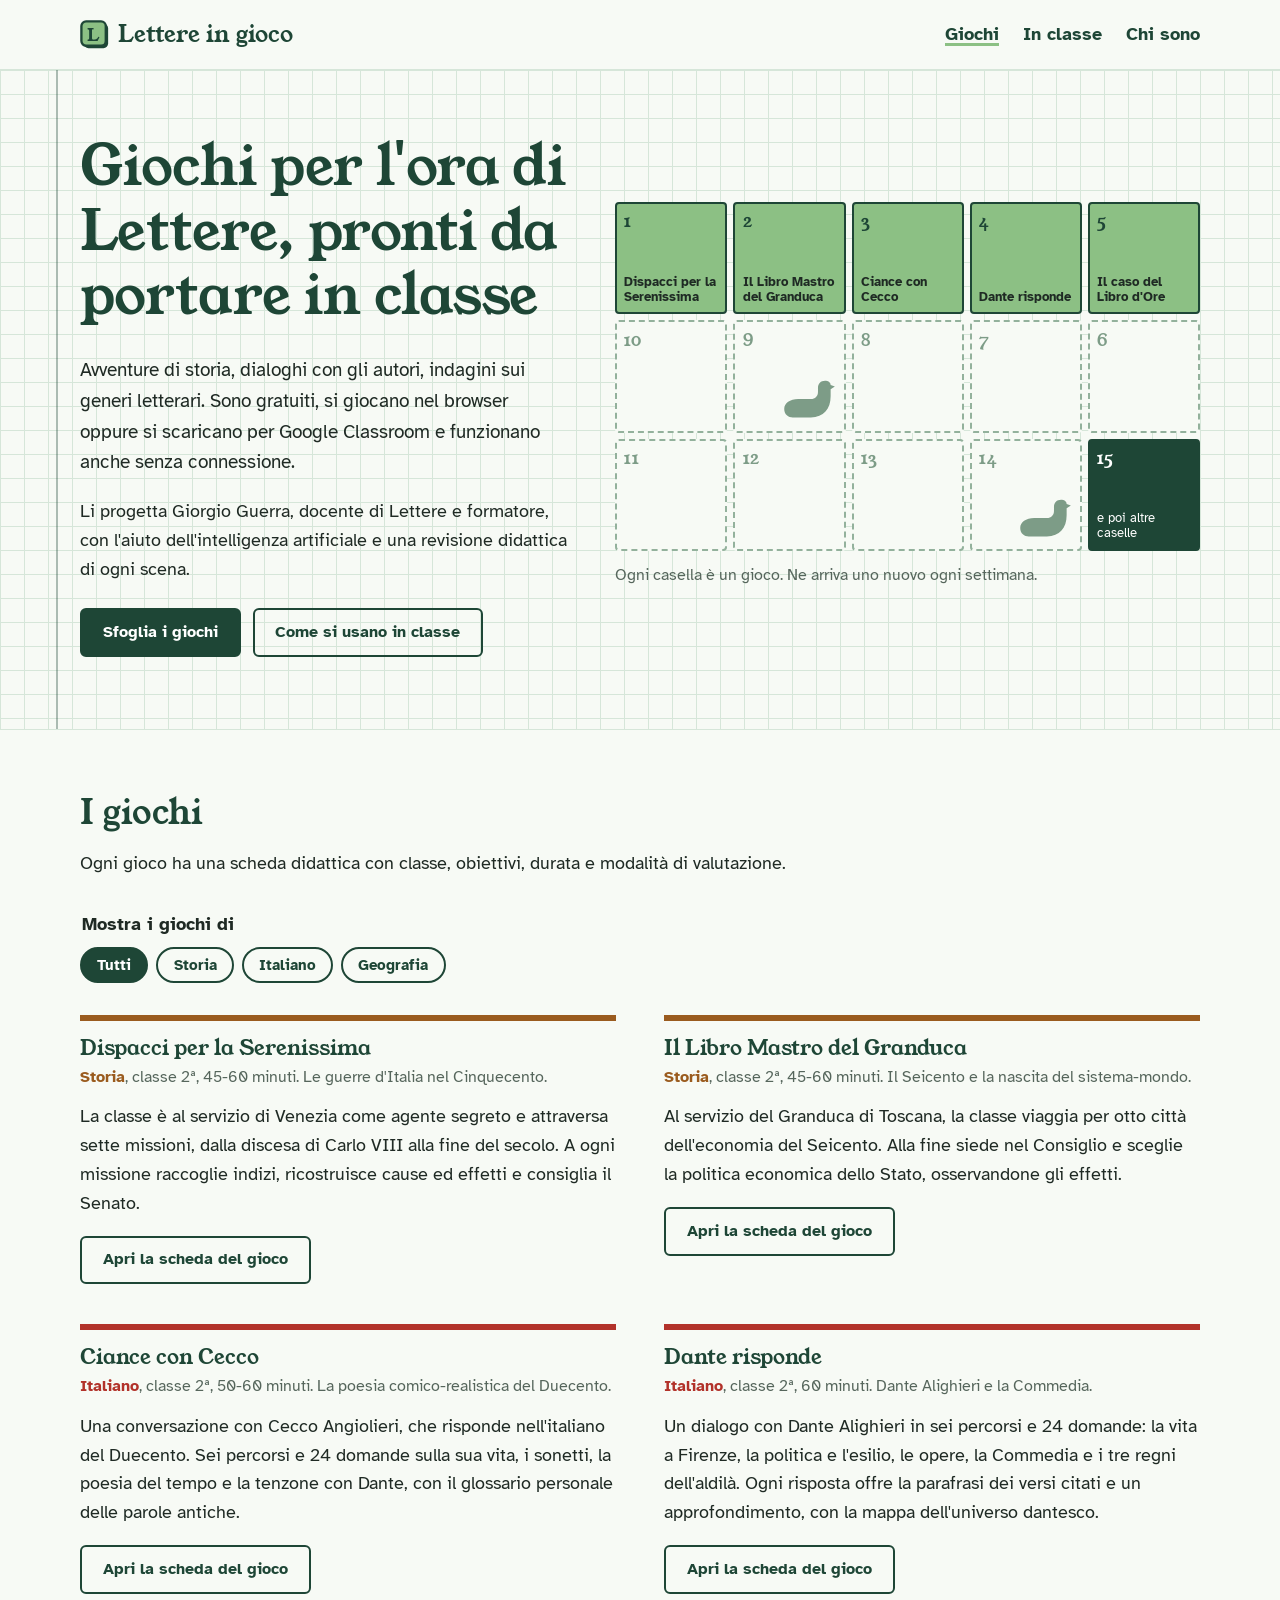
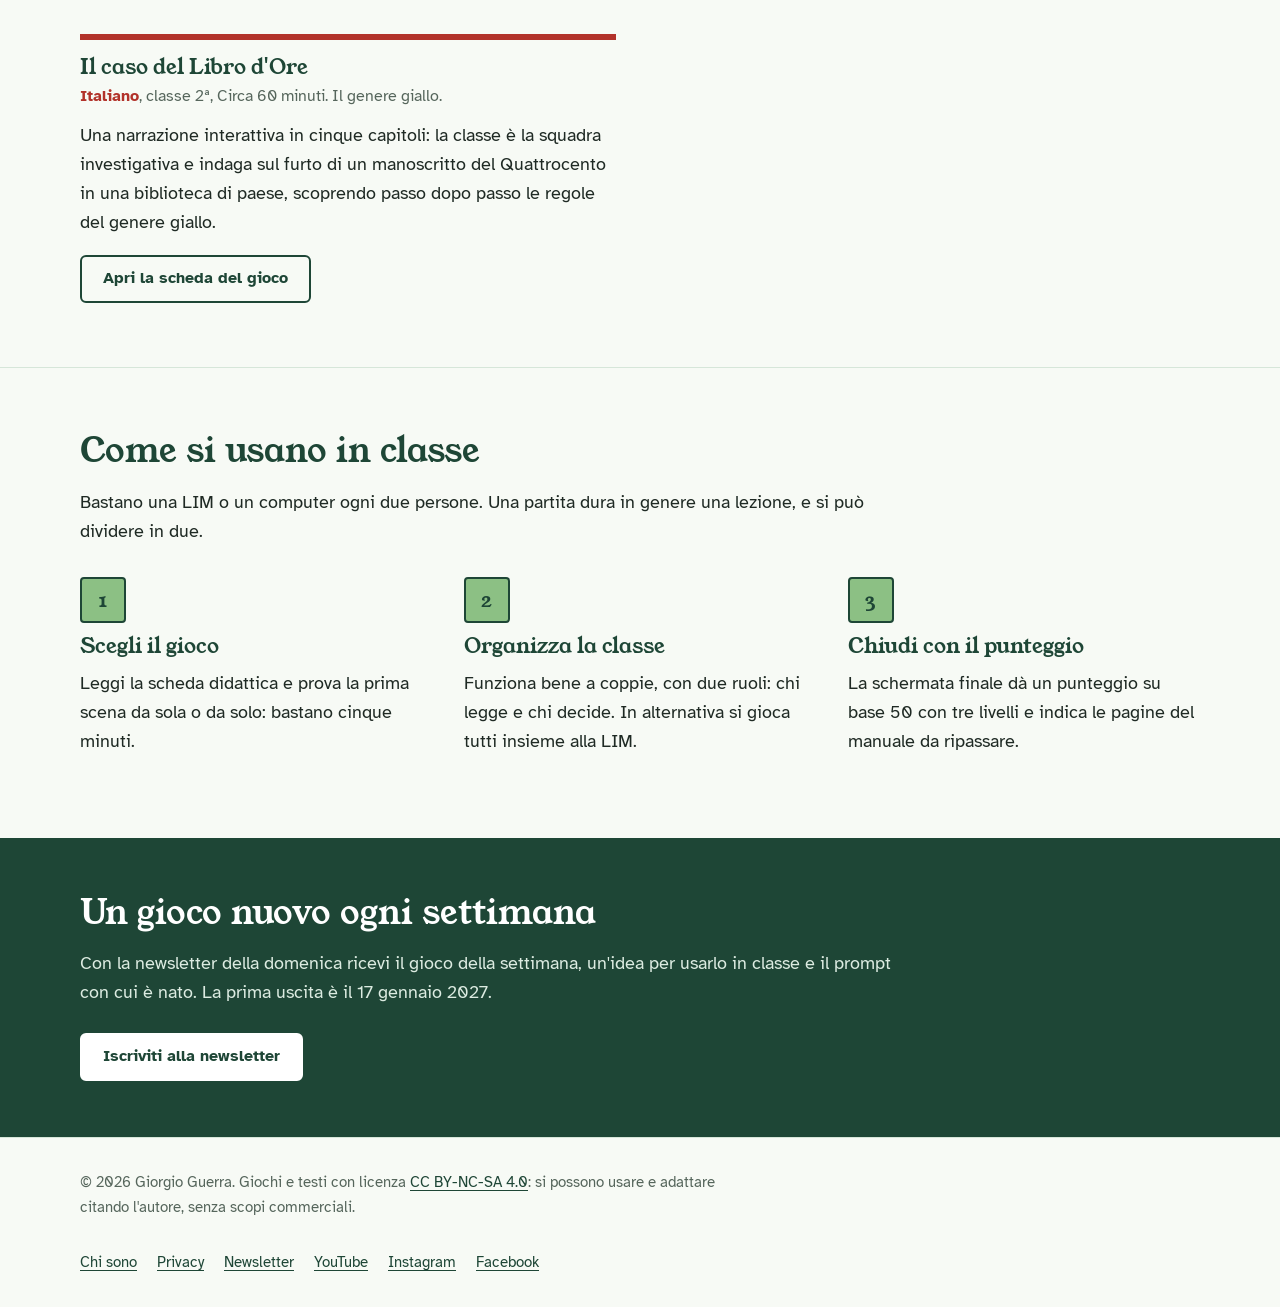
==== commit a2a5e459: "Pubblica Dispacci per la Serenissima, Il Libro Mastro del Granduca e Dante risponde Tutti firmati co" ====
--- a/index.html
+++ b/index.html
@@ -35,7 +35,7 @@
         <a class="pulsante secondario" href="#in-classe">Come si usano in classe</a>
       </div>
     </div>
-    <figure class="tabellone"><ol class="caselle" aria-label="I giochi pubblicati"><li class="casella gioco" style="--r:1;--c:1"><span class="numero">1</span><a href="giochi/dispacci-per-la-serenissima/index.html">Dispacci per la Serenissima</a></li><li class="casella gioco" style="--r:1;--c:2"><span class="numero">2</span><a href="giochi/il-libro-mastro-del-granduca/index.html">Il Libro Mastro del Granduca</a></li><li class="casella gioco" style="--r:1;--c:3"><span class="numero">3</span><a href="giochi/ciance-con-cecco/index.html">Ciance con Cecco</a></li><li class="casella gioco" style="--r:1;--c:4"><span class="numero">4</span><a href="giochi/il-caso-del-libro-d-ore/index.html">Il caso del Libro d&#x27;Ore</a></li><li class="casella libera" style="--r:1;--c:5" aria-hidden="true"><span class="numero">5</span><svg class="oca" viewBox="0 0 40 32" aria-hidden="true"><path fill="currentColor" d="M3 22c0-4 4-7 10-7h9c3 0 5-2 5-5V7c0-3 2-5 5-5 2 0 4 1 4 3l3 1-3 2v5c0 9-5 15-14 15H9c-3 0-6-2-6-6z"/></svg></li><li class="casella libera" style="--r:2;--c:5" aria-hidden="true"><span class="numero">6</span></li><li class="casella libera" style="--r:2;--c:4" aria-hidden="true"><span class="numero">7</span></li><li class="casella libera" style="--r:2;--c:3" aria-hidden="true"><span class="numero">8</span></li><li class="casella libera" style="--r:2;--c:2" aria-hidden="true"><span class="numero">9</span><svg class="oca" viewBox="0 0 40 32" aria-hidden="true"><path fill="currentColor" d="M3 22c0-4 4-7 10-7h9c3 0 5-2 5-5V7c0-3 2-5 5-5 2 0 4 1 4 3l3 1-3 2v5c0 9-5 15-14 15H9c-3 0-6-2-6-6z"/></svg></li><li class="casella libera" style="--r:2;--c:1" aria-hidden="true"><span class="numero">10</span></li><li class="casella libera" style="--r:3;--c:1" aria-hidden="true"><span class="numero">11</span></li><li class="casella libera" style="--r:3;--c:2" aria-hidden="true"><span class="numero">12</span></li><li class="casella libera" style="--r:3;--c:3" aria-hidden="true"><span class="numero">13</span></li><li class="casella libera" style="--r:3;--c:4" aria-hidden="true"><span class="numero">14</span><svg class="oca" viewBox="0 0 40 32" aria-hidden="true"><path fill="currentColor" d="M3 22c0-4 4-7 10-7h9c3 0 5-2 5-5V7c0-3 2-5 5-5 2 0 4 1 4 3l3 1-3 2v5c0 9-5 15-14 15H9c-3 0-6-2-6-6z"/></svg></li><li class="casella arrivo" style="--r:3;--c:5"><span class="numero">15</span><span>e poi altre caselle</span></li></ol><figcaption>Ogni casella è un gioco. Ne arriva uno nuovo ogni settimana.</figcaption></figure>
+    <figure class="tabellone"><ol class="caselle" aria-label="I giochi pubblicati"><li class="casella gioco" style="--r:1;--c:1"><span class="numero">1</span><a href="giochi/dispacci-per-la-serenissima/index.html">Dispacci per la Serenissima</a></li><li class="casella gioco" style="--r:1;--c:2"><span class="numero">2</span><a href="giochi/il-libro-mastro-del-granduca/index.html">Il Libro Mastro del Granduca</a></li><li class="casella gioco" style="--r:1;--c:3"><span class="numero">3</span><a href="giochi/ciance-con-cecco/index.html">Ciance con Cecco</a></li><li class="casella gioco" style="--r:1;--c:4"><span class="numero">4</span><a href="giochi/dante-risponde/index.html">Dante risponde</a></li><li class="casella gioco" style="--r:1;--c:5"><span class="numero">5</span><a href="giochi/il-caso-del-libro-d-ore/index.html">Il caso del Libro d&#x27;Ore</a></li><li class="casella libera" style="--r:2;--c:5" aria-hidden="true"><span class="numero">6</span></li><li class="casella libera" style="--r:2;--c:4" aria-hidden="true"><span class="numero">7</span></li><li class="casella libera" style="--r:2;--c:3" aria-hidden="true"><span class="numero">8</span></li><li class="casella libera" style="--r:2;--c:2" aria-hidden="true"><span class="numero">9</span><svg class="oca" viewBox="0 0 40 32" aria-hidden="true"><path fill="currentColor" d="M3 22c0-4 4-7 10-7h9c3 0 5-2 5-5V7c0-3 2-5 5-5 2 0 4 1 4 3l3 1-3 2v5c0 9-5 15-14 15H9c-3 0-6-2-6-6z"/></svg></li><li class="casella libera" style="--r:2;--c:1" aria-hidden="true"><span class="numero">10</span></li><li class="casella libera" style="--r:3;--c:1" aria-hidden="true"><span class="numero">11</span></li><li class="casella libera" style="--r:3;--c:2" aria-hidden="true"><span class="numero">12</span></li><li class="casella libera" style="--r:3;--c:3" aria-hidden="true"><span class="numero">13</span></li><li class="casella libera" style="--r:3;--c:4" aria-hidden="true"><span class="numero">14</span><svg class="oca" viewBox="0 0 40 32" aria-hidden="true"><path fill="currentColor" d="M3 22c0-4 4-7 10-7h9c3 0 5-2 5-5V7c0-3 2-5 5-5 2 0 4 1 4 3l3 1-3 2v5c0 9-5 15-14 15H9c-3 0-6-2-6-6z"/></svg></li><li class="casella arrivo" style="--r:3;--c:5"><span class="numero">15</span><span>e poi altre caselle</span></li></ol><figcaption>Ogni casella è un gioco. Ne arriva uno nuovo ogni settimana.</figcaption></figure>
   </div>
 </section>
 
@@ -51,12 +51,12 @@
     </fieldset>
     <ul class="schede">
       <li class="scheda" data-disciplina="Storia">
-  <h3><a href="giochi/dispacci-per-la-serenissima/index.html">Dispacci per la Serenissima</a><span class="stato">In arrivo</span></h3>
+  <h3><a href="giochi/dispacci-per-la-serenissima/index.html">Dispacci per la Serenissima</a></h3>
   <p class="dati"><span class="disciplina">Storia</span>, classe 2ª, 45-60 minuti. Le guerre d&#x27;Italia nel Cinquecento.</p>
   <p>La classe è al servizio di Venezia come agente segreto e attraversa sette missioni, dalla discesa di Carlo VIII alla fine del secolo. A ogni missione raccoglie indizi, ricostruisce cause ed effetti e consiglia il Senato.</p>
   <a class="pulsante secondario" href="giochi/dispacci-per-la-serenissima/index.html">Apri la scheda del gioco</a>
 </li><li class="scheda" data-disciplina="Storia">
-  <h3><a href="giochi/il-libro-mastro-del-granduca/index.html">Il Libro Mastro del Granduca</a><span class="stato">In arrivo</span></h3>
+  <h3><a href="giochi/il-libro-mastro-del-granduca/index.html">Il Libro Mastro del Granduca</a></h3>
   <p class="dati"><span class="disciplina">Storia</span>, classe 2ª, 45-60 minuti. Il Seicento e la nascita del sistema-mondo.</p>
   <p>Al servizio del Granduca di Toscana, la classe viaggia per otto città dell&#x27;economia del Seicento. Alla fine siede nel Consiglio e sceglie la politica economica dello Stato, osservandone gli effetti.</p>
   <a class="pulsante secondario" href="giochi/il-libro-mastro-del-granduca/index.html">Apri la scheda del gioco</a>
@@ -65,6 +65,11 @@
   <p class="dati"><span class="disciplina">Italiano</span>, classe 2ª, 50-60 minuti. La poesia comico-realistica del Duecento.</p>
   <p>Una conversazione con Cecco Angiolieri, che risponde nell&#x27;italiano del Duecento. Sei percorsi e 24 domande sulla sua vita, i sonetti, la poesia del tempo e la tenzone con Dante, con il glossario personale delle parole antiche.</p>
   <a class="pulsante secondario" href="giochi/ciance-con-cecco/index.html">Apri la scheda del gioco</a>
+</li><li class="scheda" data-disciplina="Italiano">
+  <h3><a href="giochi/dante-risponde/index.html">Dante risponde</a></h3>
+  <p class="dati"><span class="disciplina">Italiano</span>, classe 2ª, 60 minuti. Dante Alighieri e la Commedia.</p>
+  <p>Un dialogo con Dante Alighieri in sei percorsi e 24 domande: la vita a Firenze, la politica e l&#x27;esilio, le opere, la Commedia e i tre regni dell&#x27;aldilà. Ogni risposta offre la parafrasi dei versi citati e un approfondimento, con la mappa dell&#x27;universo dantesco.</p>
+  <a class="pulsante secondario" href="giochi/dante-risponde/index.html">Apri la scheda del gioco</a>
 </li><li class="scheda" data-disciplina="Italiano">
   <h3><a href="giochi/il-caso-del-libro-d-ore/index.html">Il caso del Libro d&#x27;Ore</a></h3>
   <p class="dati"><span class="disciplina">Italiano</span>, classe 2ª, Circa 60 minuti. Il genere giallo.</p>
